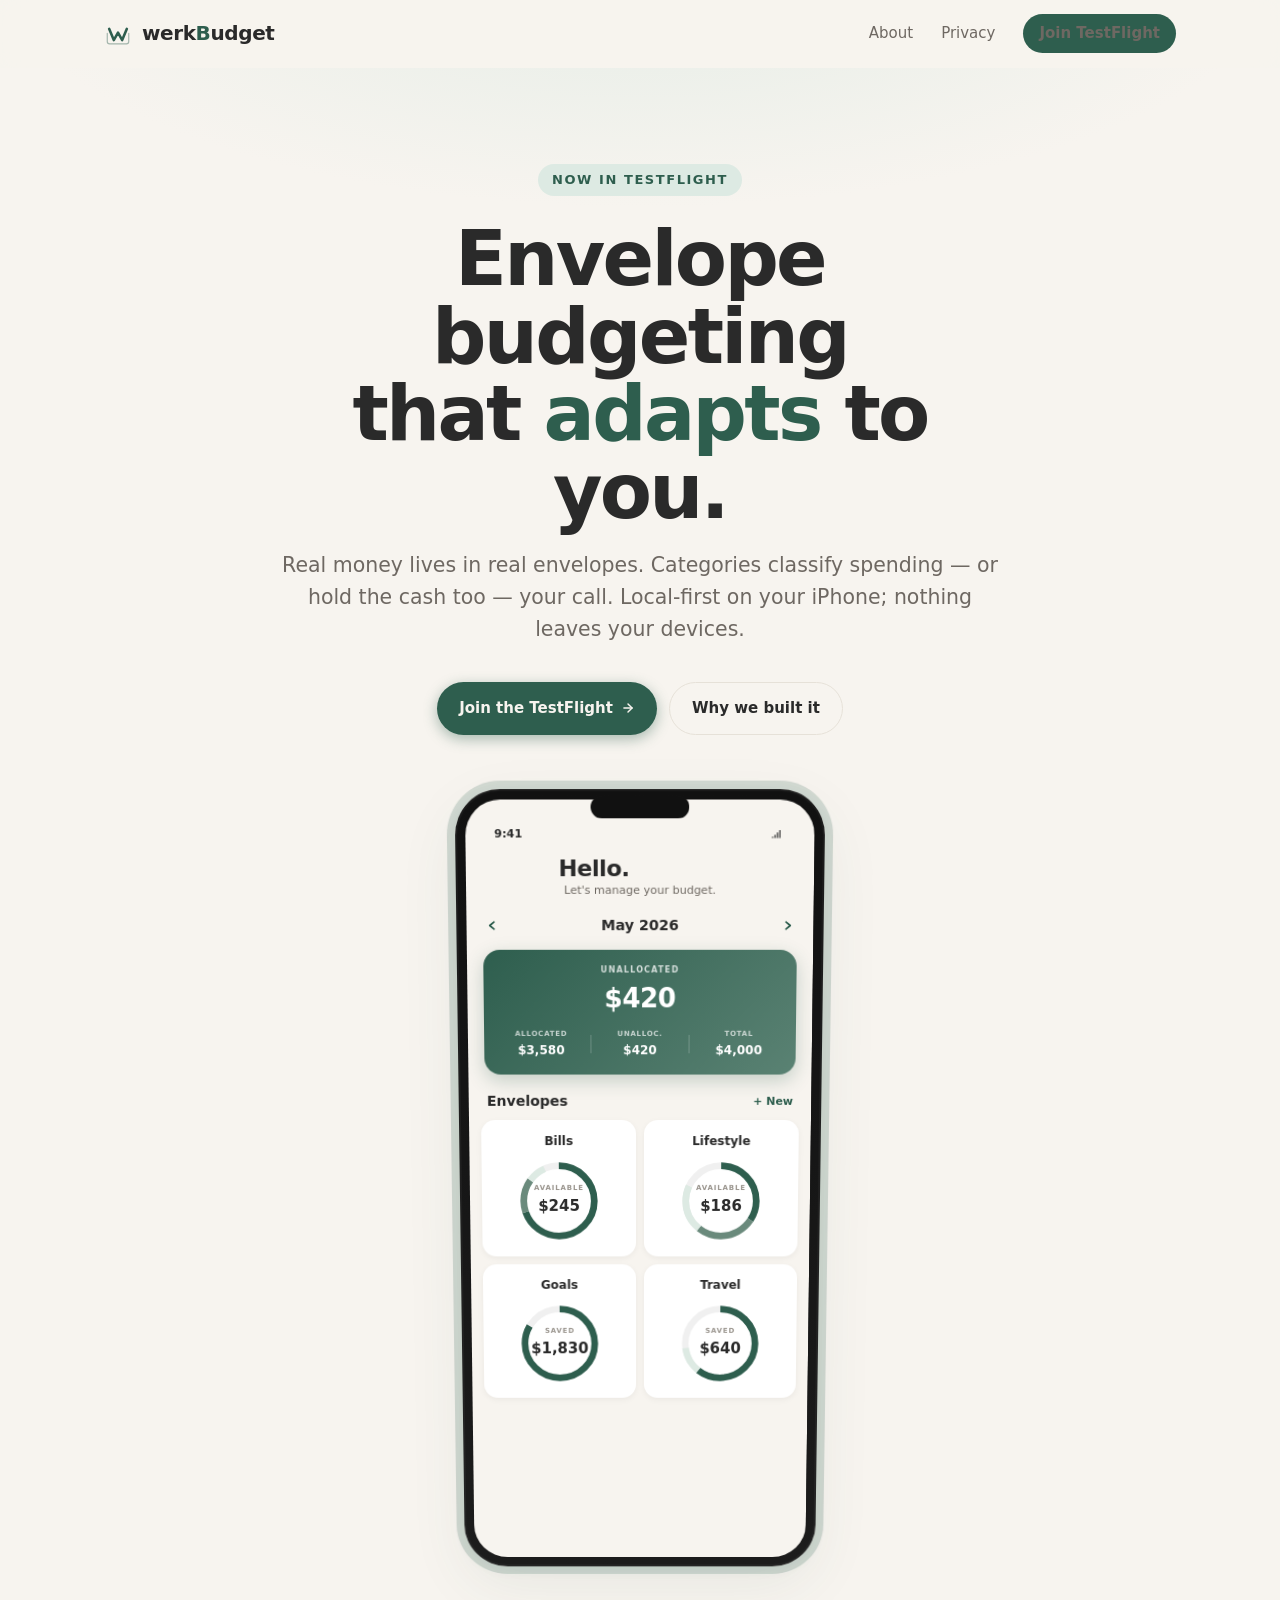
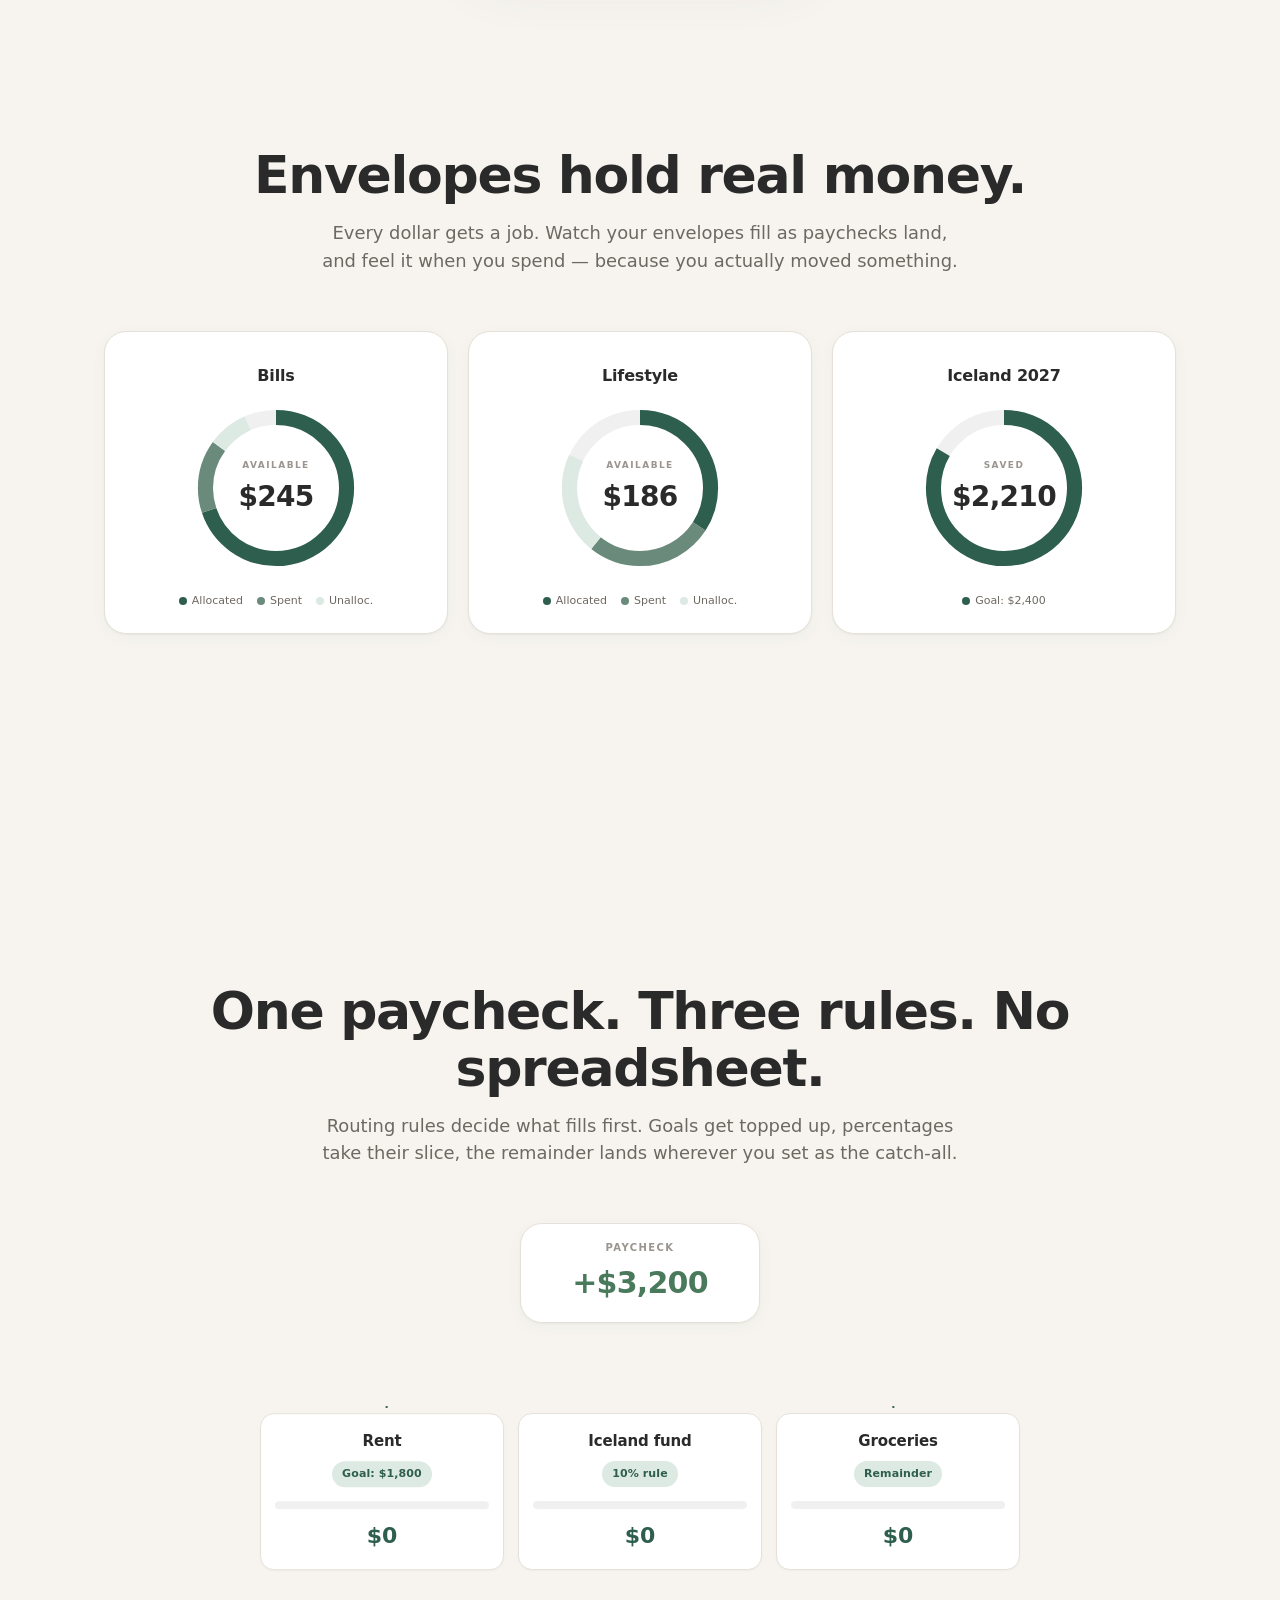
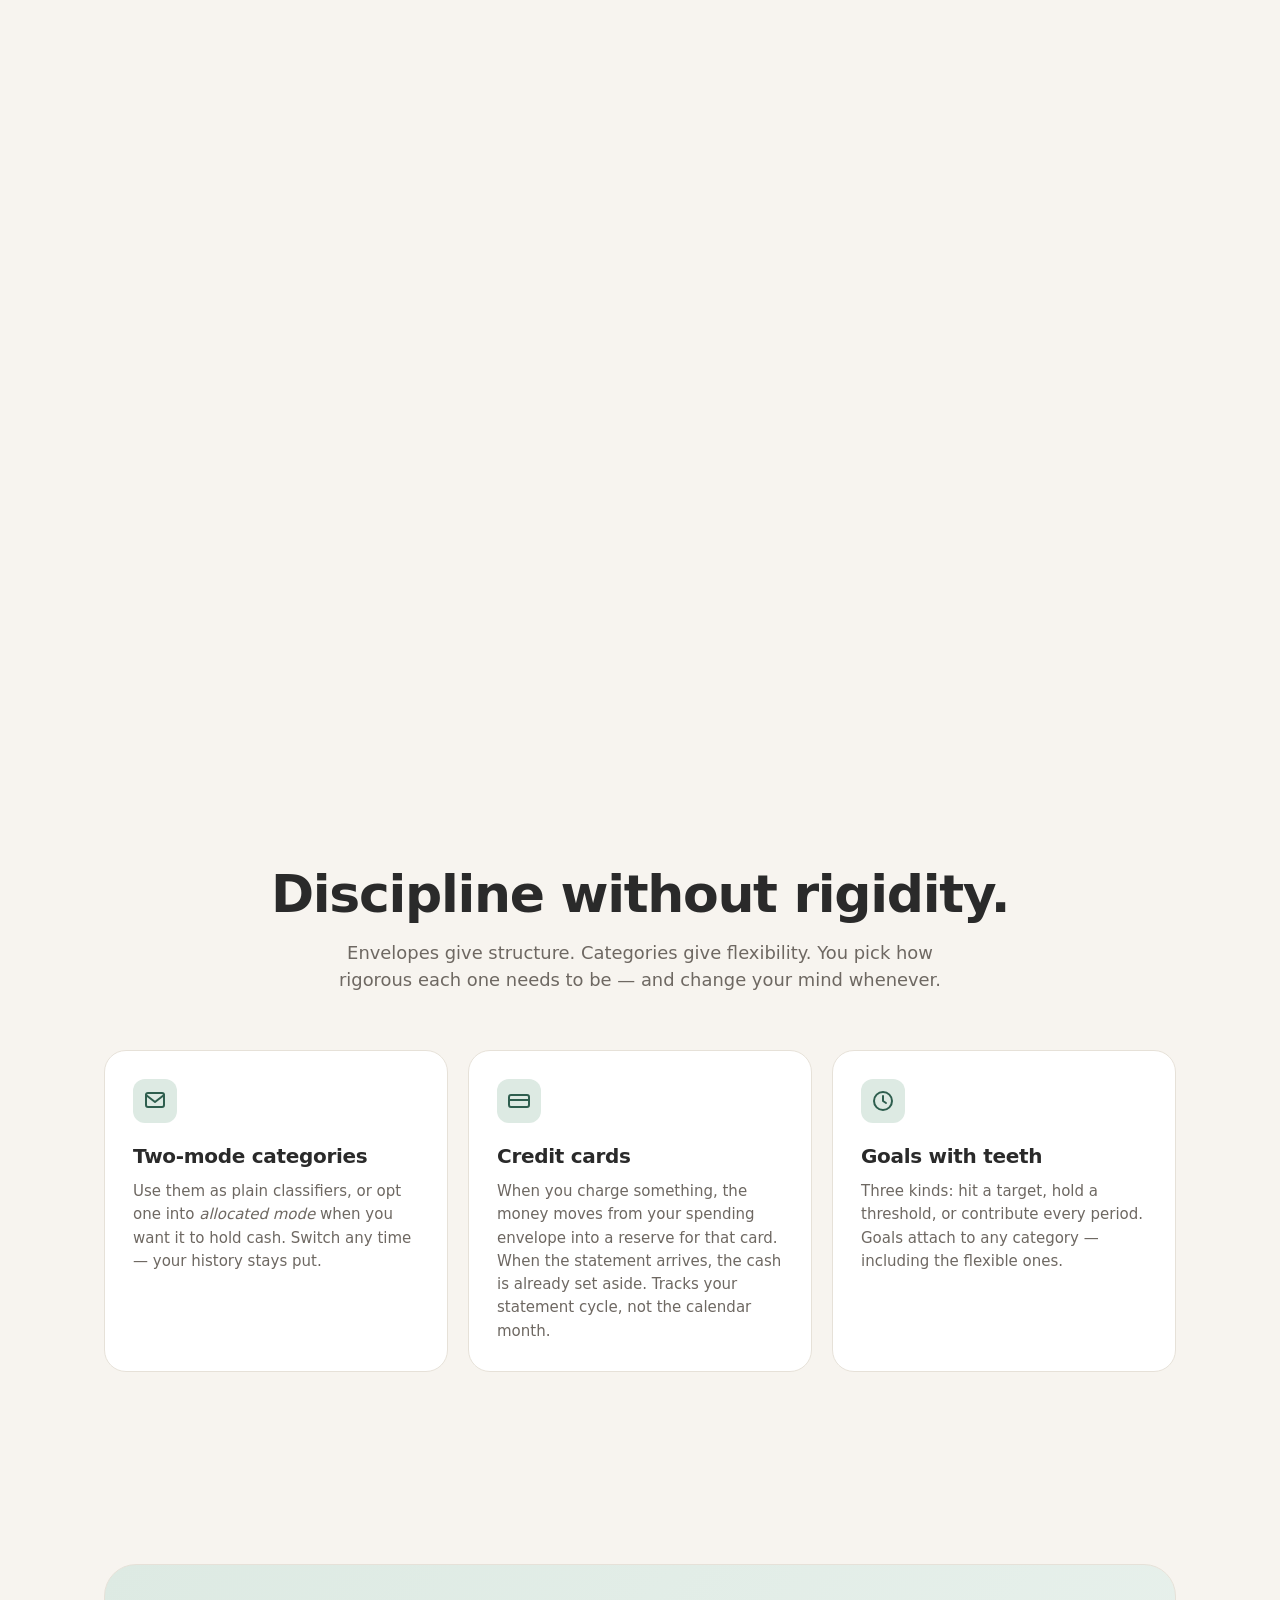
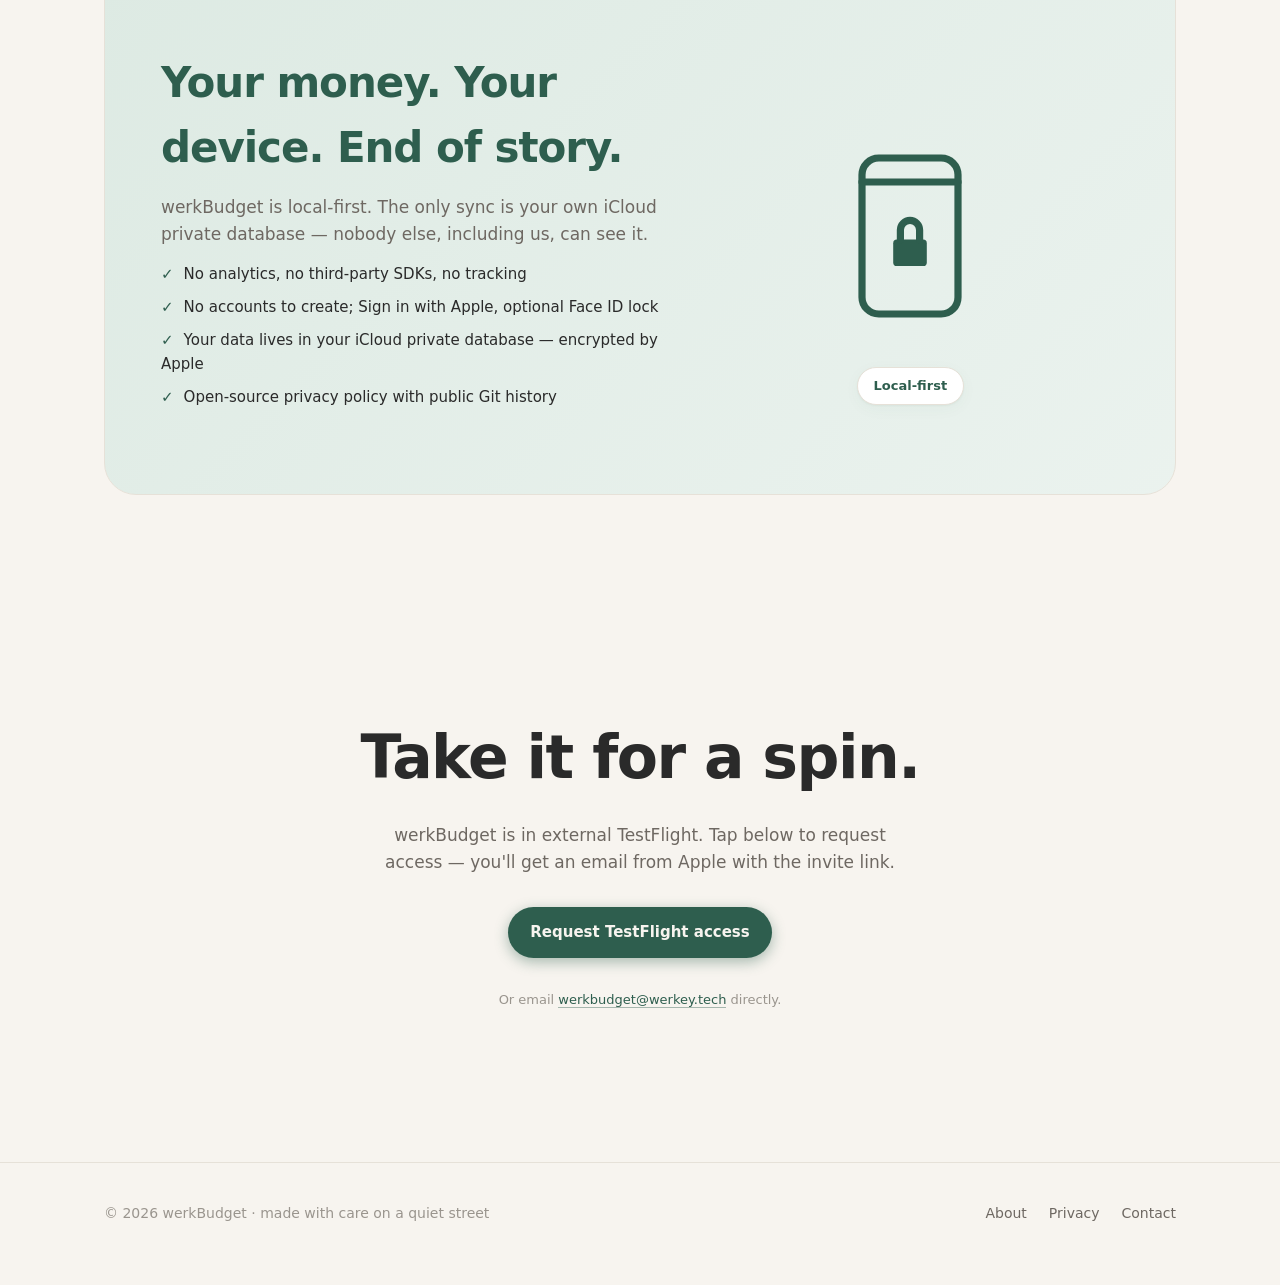
==== index.html @ eddf875f "Initial site: landing, about, privacy Plain HTML/CSS/JS, no build step. Targets werkbudget.werkey.te" ====
<!doctype html>
<html lang="en">
<head>
  <meta charset="utf-8">
  <meta name="viewport" content="width=device-width, initial-scale=1, viewport-fit=cover">
  <meta name="theme-color" content="#F7F4EF" media="(prefers-color-scheme: light)">
  <meta name="theme-color" content="#1A1D20" media="(prefers-color-scheme: dark)">
  <title>werkBudget — Envelope budgeting that adapts to you</title>
  <meta name="description" content="A local-first envelope budgeting app for iPhone. Real money in envelopes, categories that flex. Your data stays on your devices.">
  <link rel="icon" type="image/svg+xml" href="assets/favicon.svg">
  <link rel="apple-touch-icon" href="assets/favicon.svg">
  <link rel="canonical" href="https://werkbudget.werkey.tech/">
  <meta property="og:title" content="werkBudget — Envelope budgeting that adapts to you">
  <meta property="og:description" content="Real money in envelopes. Categories that flex. Local-first for iPhone.">
  <meta property="og:url" content="https://werkbudget.werkey.tech/">
  <meta property="og:type" content="website">
  <link rel="stylesheet" href="styles.css">
</head>
<body>

  <nav class="nav">
    <div class="nav-inner">
      <a class="brand" href="/">
        <svg class="mark" viewBox="0 0 120 120" aria-hidden="true">
          <path d="M14 57 V92 Q14 102 24 102 H96 Q106 102 106 92 V57" fill="none" stroke="currentColor" stroke-opacity="0.42" stroke-width="5" stroke-linecap="round" stroke-linejoin="round"/>
          <path d="M22 38 L42 86 L60 54 L78 86 L98 38" fill="none" stroke="currentColor" stroke-width="11" stroke-linecap="round" stroke-linejoin="round"/>
        </svg>
        <span>werk<span class="B">B</span>udget</span>
      </a>
      <div class="nav-links">
        <a href="about.html">About</a>
        <a href="privacy.html">Privacy</a>
        <a class="nav-cta" href="#testflight">Join TestFlight</a>
      </div>
    </div>
  </nav>

  <header class="hero">
    <div class="wrap hero-inner">
      <span class="eyebrow" data-fade>Now in TestFlight</span>
      <h1 data-fade data-fade-delay="1">Envelope budgeting<br>that <span class="accent">adapts</span> to you.</h1>
      <p class="lede" data-fade data-fade-delay="2">
        Real money lives in real envelopes. Categories classify spending — or hold the cash too — your call.
        Local-first on your iPhone; nothing leaves your devices.
      </p>
      <div class="cta-row" data-fade data-fade-delay="3">
        <a class="btn btn-primary" href="#testflight">
          Join the TestFlight
          <svg width="14" height="14" viewBox="0 0 24 24" fill="none" stroke="currentColor" stroke-width="2.5" stroke-linecap="round" stroke-linejoin="round"><path d="M5 12h14"/><path d="m12 5 7 7-7 7"/></svg>
        </a>
        <a class="btn btn-ghost" href="about.html">Why we built it</a>
      </div>

      <div class="device-stage" data-fade data-fade-delay="3" aria-hidden="true">
        <div class="device">
          <div class="device-notch"></div>
          <div class="device-screen">
            <div class="screen-top">
              <span>9:41</span>
              <span class="status">
                <svg viewBox="0 0 24 16" fill="currentColor"><path d="M1 14h2v-2H1zM5 14h2V9H5zM9 14h2V5H9zM13 14h2V1h-2z"/></svg>
              </span>
            </div>
            <div class="app-greeting">
              <h1>Hello.</h1>
              <p>Let's manage your budget.</p>
            </div>
            <div class="app-month">
              <div class="chev"><svg viewBox="0 0 16 16" fill="none" stroke="currentColor" stroke-width="2.5" stroke-linecap="round" stroke-linejoin="round"><path d="M10 3 4 8l6 5"/></svg></div>
              <div class="label">May 2026</div>
              <div class="chev"><svg viewBox="0 0 16 16" fill="none" stroke="currentColor" stroke-width="2.5" stroke-linecap="round" stroke-linejoin="round"><path d="M6 3l6 5-6 5"/></svg></div>
            </div>
            <div class="app-hero">
              <div class="cap">UNALLOCATED</div>
              <div class="big">$420</div>
              <div class="split">
                <div class="col"><span class="label">ALLOCATED</span><span class="val">$3,580</span></div>
                <div class="rule"></div>
                <div class="col"><span class="label">UNALLOC.</span><span class="val">$420</span></div>
                <div class="rule"></div>
                <div class="col"><span class="label">TOTAL</span><span class="val">$4,000</span></div>
              </div>
            </div>
            <div class="app-section-head">
              <h2>Envelopes</h2>
              <span class="new">+ New</span>
            </div>
            <div class="app-grid">
              <div class="app-card">
                <div class="name">Bills</div>
                <div class="ring-wrap">
                  <svg viewBox="0 0 100 100">
                    <circle cx="50" cy="50" r="42" fill="none" stroke="var(--track)" stroke-width="8"/>
                    <circle cx="50" cy="50" r="42" fill="none" stroke="var(--accent)"     stroke-width="8" stroke-dasharray="184 264" stroke-dashoffset="0"/>
                    <circle cx="50" cy="50" r="42" fill="none" stroke="var(--spend)"      stroke-width="8" stroke-dasharray="40 264"  stroke-dashoffset="-184"/>
                    <circle cx="50" cy="50" r="42" fill="none" stroke="var(--wash)"       stroke-width="8" stroke-dasharray="22 264"  stroke-dashoffset="-224"/>
                  </svg>
                  <div class="ring-center">
                    <span class="cap">AVAILABLE</span>
                    <span class="amt">$245</span>
                  </div>
                </div>
              </div>
              <div class="app-card">
                <div class="name">Lifestyle</div>
                <div class="ring-wrap">
                  <svg viewBox="0 0 100 100">
                    <circle cx="50" cy="50" r="42" fill="none" stroke="var(--track)" stroke-width="8"/>
                    <circle cx="50" cy="50" r="42" fill="none" stroke="var(--accent)"     stroke-width="8" stroke-dasharray="90 264"  stroke-dashoffset="0"/>
                    <circle cx="50" cy="50" r="42" fill="none" stroke="var(--spend)"      stroke-width="8" stroke-dasharray="70 264"  stroke-dashoffset="-90"/>
                    <circle cx="50" cy="50" r="42" fill="none" stroke="var(--wash)"       stroke-width="8" stroke-dasharray="56 264"  stroke-dashoffset="-160"/>
                  </svg>
                  <div class="ring-center">
                    <span class="cap">AVAILABLE</span>
                    <span class="amt">$186</span>
                  </div>
                </div>
              </div>
              <div class="app-card">
                <div class="name">Goals</div>
                <div class="ring-wrap">
                  <svg viewBox="0 0 100 100">
                    <circle cx="50" cy="50" r="42" fill="none" stroke="var(--track)" stroke-width="8"/>
                    <circle cx="50" cy="50" r="42" fill="none" stroke="var(--accent)"     stroke-width="8" stroke-dasharray="220 264" stroke-dashoffset="0"/>
                  </svg>
                  <div class="ring-center">
                    <span class="cap">SAVED</span>
                    <span class="amt">$1,830</span>
                  </div>
                </div>
              </div>
              <div class="app-card">
                <div class="name">Travel</div>
                <div class="ring-wrap">
                  <svg viewBox="0 0 100 100">
                    <circle cx="50" cy="50" r="42" fill="none" stroke="var(--track)" stroke-width="8"/>
                    <circle cx="50" cy="50" r="42" fill="none" stroke="var(--accent)"     stroke-width="8" stroke-dasharray="160 264" stroke-dashoffset="0"/>
                    <circle cx="50" cy="50" r="42" fill="none" stroke="var(--wash)"       stroke-width="8" stroke-dasharray="32 264"  stroke-dashoffset="-160"/>
                  </svg>
                  <div class="ring-center">
                    <span class="cap">SAVED</span>
                    <span class="amt">$640</span>
                  </div>
                </div>
              </div>
            </div>
          </div>
        </div>
      </div>
    </div>
  </header>

  <!-- ENVELOPES SECTION -->
  <section id="envelopes">
    <div class="wrap">
      <div class="section-head" data-fade>
        <h2>Envelopes hold real money.</h2>
        <p>Every dollar gets a job. Watch your envelopes fill as paychecks land, and feel it when you spend — because you actually moved something.</p>
      </div>
      <div class="envelopes">
        <div class="envelope" data-fade>
          <div class="name">Bills</div>
          <div class="ring-wrap">
            <svg viewBox="0 0 100 100">
              <circle cx="50" cy="50" r="42" fill="none" stroke="var(--track)" stroke-width="9"/>
              <circle class="ring-seg" cx="50" cy="50" r="42" fill="none" stroke="var(--accent)" stroke-width="9" stroke-dashoffset="0"   style="--seg: 184;"/>
              <circle class="ring-seg" cx="50" cy="50" r="42" fill="none" stroke="var(--spend)"  stroke-width="9" stroke-dashoffset="-184" style="--seg: 40;"/>
              <circle class="ring-seg" cx="50" cy="50" r="42" fill="none" stroke="var(--wash)"   stroke-width="9" stroke-dashoffset="-224" style="--seg: 22;"/>
            </svg>
            <div class="ring-center">
              <span class="cap">AVAILABLE</span>
              <span class="amt">$<span data-count="245">0</span></span>
            </div>
          </div>
          <div class="legend">
            <span class="item"><span class="dot" style="background: var(--accent);"></span>Allocated</span>
            <span class="item"><span class="dot" style="background: var(--spend);"></span>Spent</span>
            <span class="item"><span class="dot" style="background: var(--wash);"></span>Unalloc.</span>
          </div>
        </div>

        <div class="envelope" data-fade data-fade-delay="1">
          <div class="name">Lifestyle</div>
          <div class="ring-wrap">
            <svg viewBox="0 0 100 100">
              <circle cx="50" cy="50" r="42" fill="none" stroke="var(--track)" stroke-width="9"/>
              <circle class="ring-seg" cx="50" cy="50" r="42" fill="none" stroke="var(--accent)" stroke-width="9" stroke-dashoffset="0"   style="--seg: 90;"/>
              <circle class="ring-seg" cx="50" cy="50" r="42" fill="none" stroke="var(--spend)"  stroke-width="9" stroke-dashoffset="-90"  style="--seg: 70;"/>
              <circle class="ring-seg" cx="50" cy="50" r="42" fill="none" stroke="var(--wash)"   stroke-width="9" stroke-dashoffset="-160" style="--seg: 56;"/>
            </svg>
            <div class="ring-center">
              <span class="cap">AVAILABLE</span>
              <span class="amt">$<span data-count="186">0</span></span>
            </div>
          </div>
          <div class="legend">
            <span class="item"><span class="dot" style="background: var(--accent);"></span>Allocated</span>
            <span class="item"><span class="dot" style="background: var(--spend);"></span>Spent</span>
            <span class="item"><span class="dot" style="background: var(--wash);"></span>Unalloc.</span>
          </div>
        </div>

        <div class="envelope" data-fade data-fade-delay="2">
          <div class="name">Iceland 2027</div>
          <div class="ring-wrap">
            <svg viewBox="0 0 100 100">
              <circle cx="50" cy="50" r="42" fill="none" stroke="var(--track)" stroke-width="9"/>
              <circle class="ring-seg" cx="50" cy="50" r="42" fill="none" stroke="var(--accent)" stroke-width="9" stroke-dashoffset="0" style="--seg: 220;"/>
            </svg>
            <div class="ring-center">
              <span class="cap">SAVED</span>
              <span class="amt">$<span data-count="2210">0</span></span>
            </div>
          </div>
          <div class="legend">
            <span class="item"><span class="dot" style="background: var(--accent);"></span>Goal: $2,400</span>
          </div>
        </div>
      </div>
    </div>
  </section>

  <!-- SCRUBBED FLOW SCENE -->
  <section class="flow-scene" data-scrub data-paycheck-flow aria-label="How a paycheck routes into envelopes">
    <div class="flow-sticky">
      <div class="wrap" style="text-align:center;">
        <div class="section-head">
          <h2>One paycheck. Three rules. No spreadsheet.</h2>
          <p>Routing rules decide what fills first. Goals get topped up, percentages take their slice, the remainder lands wherever you set as the catch-all.</p>
        </div>
        <div class="flow-canvas">
          <div class="pay-card">
            <div class="cap">PAYCHECK</div>
            <div class="amt" data-pay-amt>+$3,200</div>
          </div>
          <svg class="flow-paths" viewBox="0 0 600 80" preserveAspectRatio="none" aria-hidden="true">
            <path pathLength="100" d="M300 0 C 300 50, 100 30, 100 80" data-stream-path="0"/>
            <path pathLength="100" d="M300 0 V 80" data-stream-path="1"/>
            <path pathLength="100" d="M300 0 C 300 50, 500 30, 500 80" data-stream-path="2"/>
          </svg>
          <div class="targets">
            <div class="target" data-target="0">
              <div class="name">Rent</div>
              <span class="rule">Goal: $1,800</span>
              <div class="bar"><div class="bar-fill"></div></div>
              <div class="filled-amt" data-fill-amt="0">$0</div>
            </div>
            <div class="target" data-target="1">
              <div class="name">Iceland fund</div>
              <span class="rule">10% rule</span>
              <div class="bar"><div class="bar-fill"></div></div>
              <div class="filled-amt" data-fill-amt="1">$0</div>
            </div>
            <div class="target" data-target="2">
              <div class="name">Groceries</div>
              <span class="rule">Remainder</span>
              <div class="bar"><div class="bar-fill"></div></div>
              <div class="filled-amt" data-fill-amt="2">$0</div>
            </div>
          </div>
        </div>
      </div>
    </div>
  </section>

  <!-- FEATURE GRID: categories, credit cards, AI -->
  <section>
    <div class="wrap">
      <div class="section-head" data-fade>
        <h2>Discipline without rigidity.</h2>
        <p>Envelopes give structure. Categories give flexibility. You pick how rigorous each one needs to be — and change your mind whenever.</p>
      </div>
      <div class="features">
        <div class="feature" data-fade>
          <div class="icon">
            <svg width="24" height="24" viewBox="0 0 24 24" fill="none" stroke="currentColor" stroke-width="2" stroke-linecap="round" stroke-linejoin="round"><rect x="3" y="4" width="18" height="14" rx="2"/><path d="m3 6 9 7 9-7"/></svg>
          </div>
          <h3>Two-mode categories</h3>
          <p>Use them as plain classifiers, or opt one into <em>allocated mode</em> when you want it to hold cash. Switch any time — your history stays put.</p>
        </div>
        <div class="feature" data-fade data-fade-delay="1">
          <div class="icon">
            <svg width="24" height="24" viewBox="0 0 24 24" fill="none" stroke="currentColor" stroke-width="2" stroke-linecap="round" stroke-linejoin="round"><rect x="2" y="6" width="20" height="12" rx="2"/><path d="M2 11h20"/></svg>
          </div>
          <h3>Credit cards</h3>
          <p>When you charge something, the money moves from your spending envelope into a reserve for that card. When the statement arrives, the cash is already set aside. Tracks your statement cycle, not the calendar month.</p>
        </div>
        <div class="feature" data-fade data-fade-delay="2">
          <div class="icon">
            <svg width="24" height="24" viewBox="0 0 24 24" fill="none" stroke="currentColor" stroke-width="2" stroke-linecap="round" stroke-linejoin="round"><circle cx="12" cy="12" r="9"/><path d="M12 7v5l3 2"/></svg>
          </div>
          <h3>Goals with teeth</h3>
          <p>Three kinds: hit a target, hold a threshold, or contribute every period. Goals attach to any category — including the flexible ones.</p>
        </div>
      </div>
    </div>
  </section>

  <!-- PRIVACY / ON-DEVICE -->
  <section>
    <div class="wrap">
      <div class="privacy-callout" data-fade>
        <div>
          <h2>Your money. Your device. End of story.</h2>
          <p>werkBudget is local-first. The only sync is your own iCloud private database — nobody else, including us, can see it.</p>
          <ul>
            <li>No analytics, no third-party SDKs, no tracking</li>
            <li>No accounts to create; Sign in with Apple, optional Face ID lock</li>
            <li>Your data lives in your iCloud private database — encrypted by Apple</li>
            <li>Open-source privacy policy with public Git history</li>
          </ul>
        </div>
        <div class="cloud-cross" aria-hidden="true">
          <svg viewBox="0 0 200 200" fill="none" stroke="currentColor" stroke-width="6" stroke-linecap="round" stroke-linejoin="round">
            <!-- phone -->
            <rect x="60" y="40" width="80" height="130" rx="14" />
            <line x1="60" y1="60" x2="140" y2="60" />
            <!-- lock body -->
            <rect x="86" y="108" width="28" height="22" rx="3" fill="currentColor" stroke="none" />
            <!-- lock shackle -->
            <path d="M92 108 V100 a8 8 0 0 1 16 0 V108" />
          </svg>
          <span class="badge">Local-first</span>
        </div>
      </div>
    </div>
  </section>

  <!-- FINAL CTA -->
  <section id="testflight" class="final-cta">
    <div class="wrap-narrow">
      <h2 data-fade>Take it for a spin.</h2>
      <p data-fade data-fade-delay="1">werkBudget is in external TestFlight. Tap below to request access — you'll get an email from Apple with the invite link.</p>
      <a class="btn btn-primary beat" data-fade data-fade-delay="2" href="mailto:werkbudget@werkey.tech?subject=TestFlight%20request">
        Request TestFlight access
      </a>
      <p style="margin-top: 32px; font-size: 13px; color: var(--text-3);" data-fade data-fade-delay="3">
        Or email <a href="mailto:werkbudget@werkey.tech" style="color: var(--accent); border-bottom: 1px solid color-mix(in srgb, var(--accent) 40%, transparent);">werkbudget@werkey.tech</a> directly.
      </p>
    </div>
  </section>

  <footer>
    <div class="wrap foot-inner">
      <div>© <span id="year">2026</span> werkBudget · made with care on a quiet street</div>
      <div class="foot-links">
        <a href="about.html">About</a>
        <a href="privacy.html">Privacy</a>
        <a href="mailto:werkbudget@werkey.tech">Contact</a>
      </div>
    </div>
  </footer>

  <script>document.getElementById('year').textContent = new Date().getFullYear();</script>
  <script src="app.js?v=2" defer></script>
</body>
</html>
---- styles.css ----
/* ---------- tokens ---------- */
:root {
  --bg:        #F7F4EF;
  --surface:   #FFFFFF;
  --border:    #E6E1D8;
  --text:      #2A2A2A;
  --text-2:    #6E6862;
  --text-3:    #9A958E;
  --accent:    #2E5E4E;
  --accent-2:  #5A8273;
  --wash:      #DDEAE3;
  --income:    #4A7A5C;
  --warning:   #C68A3F;
  --spend:     #6A8A7C;   /* AppColor.spendNeutral */
  --track:     rgba(0,0,0,0.06);

  --r-sm: 8px;
  --r-md: 14px;
  --r-lg: 22px;
  --r-xl: 32px;

  --shadow-1: 0 1px 2px rgba(46,94,78,.05), 0 4px 16px rgba(46,94,78,.04);
  --shadow-2: 0 4px 12px rgba(46,94,78,.07), 0 20px 60px rgba(46,94,78,.08);

  --ease: cubic-bezier(.2,.7,.2,1);

  --font-display: ui-rounded, -apple-system, "SF Pro Rounded", system-ui, "Segoe UI", Roboto, sans-serif;
  --font-text:    -apple-system, BlinkMacSystemFont, "SF Pro Text", system-ui, "Segoe UI", Roboto, sans-serif;
  --font-mono:    ui-monospace, "SF Mono", Menlo, Consolas, monospace;
}

@media (prefers-color-scheme: dark) {
  :root {
    --bg:       #1A1D20;
    --surface:  #252830;
    --border:   #46494F;
    --text:     #E6E2DC;
    --text-2:   #9A958E;
    --text-3:   #827B72;
    --accent:   #4A8270;
    --accent-2: #6A9986;
    --wash:     #3D5F55;
    --income:   #6FA084;
    --warning:  #D9A560;
    --spend:    #82AC9B;
    --track:    rgba(255,255,255,0.08);
    --shadow-1: 0 1px 2px rgba(0,0,0,.3), 0 4px 16px rgba(0,0,0,.2);
    --shadow-2: 0 4px 12px rgba(0,0,0,.35), 0 20px 60px rgba(0,0,0,.35);
  }
}

/* ---------- reset ---------- */
*,*::before,*::after { box-sizing: border-box; }
html, body { margin: 0; padding: 0; }
html { scroll-behavior: smooth; }
body {
  background: var(--bg);
  color: var(--text);
  font-family: var(--font-text);
  font-size: 17px;
  line-height: 1.55;
  -webkit-font-smoothing: antialiased;
  text-rendering: optimizeLegibility;
  overflow-x: hidden;
}
a { color: inherit; text-decoration: none; }
img, svg { display: block; max-width: 100%; }
button { font: inherit; cursor: pointer; }

::selection { background: var(--wash); color: var(--text); }

/* ---------- layout ---------- */
.wrap { max-width: 1120px; margin: 0 auto; padding: 0 24px; }
.wrap-narrow { max-width: 720px; margin: 0 auto; padding: 0 24px; }

/* ---------- nav ---------- */
.nav {
  position: sticky;
  top: 0;
  z-index: 50;
  backdrop-filter: saturate(160%) blur(14px);
  -webkit-backdrop-filter: saturate(160%) blur(14px);
  background: color-mix(in srgb, var(--bg) 78%, transparent);
  border-bottom: 1px solid transparent;
  transition: border-color .3s var(--ease), background .3s var(--ease);
}
.nav.scrolled { border-bottom-color: var(--border); }
.nav-inner {
  display: flex;
  align-items: center;
  justify-content: space-between;
  padding: 14px 24px;
  max-width: 1120px;
  margin: 0 auto;
}
.brand {
  display: inline-flex;
  align-items: center;
  gap: 10px;
  color: var(--text);
  font-family: var(--font-display);
  font-weight: 800;
  font-size: 20px;
  letter-spacing: -0.02em;
}
.brand .mark { width: 28px; height: 28px; color: var(--accent); }
.brand .B { color: var(--accent); }
.nav-links { display: flex; gap: 28px; align-items: center; }
.nav-links a {
  font-size: 15px;
  color: var(--text-2);
  transition: color .2s var(--ease);
}
.nav-links a:hover { color: var(--text); }
.nav-cta {
  background: var(--accent);
  color: var(--bg);
  padding: 8px 16px;
  border-radius: 999px;
  font-weight: 600;
  font-size: 14px;
  transition: transform .2s var(--ease), filter .2s var(--ease);
}
.nav-cta:hover { transform: translateY(-1px); filter: brightness(1.05); }
@media (max-width: 640px) {
  .nav-links a:not(.nav-cta) { display: none; }
}

/* ---------- hero ---------- */
.hero {
  position: relative;
  padding: 96px 0 64px;
  overflow: hidden;
}
.hero::before {
  content: "";
  position: absolute;
  inset: -20% -10% auto -10%;
  height: 700px;
  background: radial-gradient(60% 50% at 50% 30%, color-mix(in srgb, var(--wash) 70%, transparent), transparent 70%);
  pointer-events: none;
  z-index: 0;
}
.hero-inner { position: relative; z-index: 1; text-align: center; }
.eyebrow {
  display: inline-block;
  font-family: var(--font-display);
  font-weight: 600;
  font-size: 13px;
  letter-spacing: 0.12em;
  text-transform: uppercase;
  color: var(--accent);
  background: var(--wash);
  padding: 6px 14px;
  border-radius: 999px;
  margin-bottom: 24px;
}
.hero h1 {
  font-family: var(--font-display);
  font-weight: 800;
  font-size: clamp(40px, 7vw, 76px);
  line-height: 1.02;
  letter-spacing: -0.035em;
  margin: 0 auto 20px;
  max-width: 14ch;
}
.hero h1 .accent { color: var(--accent); }
.hero p.lede {
  font-size: clamp(17px, 1.6vw, 21px);
  color: var(--text-2);
  max-width: 56ch;
  margin: 0 auto 36px;
}
.cta-row {
  display: inline-flex;
  gap: 12px;
  flex-wrap: wrap;
  justify-content: center;
}
.btn {
  display: inline-flex;
  align-items: center;
  gap: 8px;
  padding: 14px 22px;
  border-radius: 999px;
  font-weight: 600;
  font-size: 15px;
  transition: transform .2s var(--ease), filter .2s var(--ease), box-shadow .2s var(--ease);
}
.btn-primary {
  background: var(--accent);
  color: var(--bg);
  box-shadow: 0 4px 14px color-mix(in srgb, var(--accent) 40%, transparent);
}
.btn-primary:hover { transform: translateY(-1px); filter: brightness(1.05); box-shadow: 0 8px 22px color-mix(in srgb, var(--accent) 50%, transparent); }
.btn-ghost {
  color: var(--text);
  border: 1px solid var(--border);
  background: transparent;
}
.btn-ghost:hover { background: var(--surface); }

/* ---------- hero device ---------- */
.device-stage {
  position: relative;
  margin: 72px auto 0;
  width: min(360px, 80vw);
  perspective: 1400px;
}
.device {
  position: relative;
  aspect-ratio: 9 / 19.5;
  background: linear-gradient(180deg, #111 0%, #1c1c1c 100%);
  border-radius: 44px;
  padding: 10px;
  box-shadow:
    var(--shadow-2),
    0 0 0 2px rgba(255,255,255,.04) inset,
    0 0 0 8px color-mix(in srgb, var(--accent) 18%, transparent);
  transform-style: preserve-3d;
  transform: rotateX(calc(var(--tilt-x, 0) * 1deg)) rotateY(calc(var(--tilt-y, 0) * 1deg)) translateY(calc(var(--lift, 0) * 1px));
  transition: transform .15s var(--ease);
}
.device-screen {
  position: relative;
  width: 100%;
  height: 100%;
  border-radius: 34px;
  background: var(--bg);
  overflow: hidden;
  display: flex;
  flex-direction: column;
}
.device-notch {
  position: absolute;
  top: 6px;
  left: 50%;
  transform: translateX(-50%);
  width: 96px;
  height: 22px;
  border-radius: 999px;
  background: #111;
  z-index: 3;
}
/* iOS status bar */
.screen-top {
  padding: 24px 28px 0;
  display: flex;
  justify-content: space-between;
  align-items: center;
  font-size: 11px;
  color: var(--text);
  font-weight: 600;
}
.screen-top .status { display: inline-flex; gap: 3px; align-items: center; }
.screen-top .status svg { width: 14px; height: 14px; }

/* --- werkBudget dashboard look --- */
.app-greeting {
  padding: 14px 18px 4px;
}
.app-greeting h1 {
  font-family: var(--font-display);
  font-weight: 700;
  font-size: 22px;
  letter-spacing: -0.02em;
  color: var(--text);
  margin: 0;
}
.app-greeting p {
  font-size: 11px;
  color: var(--text-2);
  margin: 1px 0 0;
}

.app-month {
  display: flex;
  align-items: center;
  justify-content: space-between;
  padding: 10px 14px 12px;
}
.app-month .label {
  font-family: var(--font-display);
  font-weight: 600;
  font-size: 14px;
  color: var(--text);
}
.app-month .chev {
  color: var(--accent);
  width: 22px; height: 22px;
  display: grid; place-items: center;
}
.app-month .chev svg { width: 11px; height: 11px; }

.app-hero {
  margin: 0 16px 12px;
  padding: 14px 16px;
  border-radius: 16px;
  background: linear-gradient(135deg, var(--accent), var(--accent-2));
  color: #fff;
  box-shadow: 0 6px 18px color-mix(in srgb, var(--accent) 25%, transparent);
}
.app-hero .cap {
  font-size: 8px;
  letter-spacing: 0.14em;
  color: rgba(255,255,255,0.78);
  font-weight: 600;
}
.app-hero .big {
  font-family: var(--font-display);
  font-weight: 800;
  font-size: 26px;
  letter-spacing: -0.02em;
  font-variant-numeric: tabular-nums;
  margin-top: 1px;
}
.app-hero .split {
  display: grid;
  grid-template-columns: 1fr 1px 1fr 1px 1fr;
  gap: 8px;
  margin-top: 10px;
  align-items: center;
}
.app-hero .split .col { display: flex; flex-direction: column; gap: 1px; }
.app-hero .split .label {
  font-size: 7px;
  letter-spacing: 0.1em;
  color: rgba(255,255,255,0.7);
  font-weight: 600;
}
.app-hero .split .val {
  font-family: var(--font-display);
  font-weight: 600;
  font-size: 12px;
  font-variant-numeric: tabular-nums;
}
.app-hero .rule {
  background: rgba(255,255,255,0.22);
  width: 1px;
  height: 18px;
  justify-self: center;
}

.app-section-head {
  display: flex; justify-content: space-between; align-items: center;
  padding: 4px 18px 8px;
}
.app-section-head h2 {
  font-family: var(--font-display);
  font-weight: 600;
  font-size: 14px;
  margin: 0;
  color: var(--text);
}
.app-section-head .new {
  display: inline-flex; align-items: center; gap: 3px;
  color: var(--accent);
  font-size: 11px;
  font-weight: 600;
}

.app-grid {
  display: grid;
  grid-template-columns: 1fr 1fr;
  gap: 8px;
  padding: 0 12px 14px;
}

.app-card {
  background: var(--surface);
  border-radius: 14px;
  padding: 12px 8px 14px;
  display: flex;
  flex-direction: column;
  align-items: center;
  gap: 8px;
  box-shadow: 0 2px 6px rgba(0,0,0,0.05);
}
.app-card .name {
  font-family: var(--font-display);
  font-weight: 600;
  font-size: 12px;
  color: var(--text);
}
.ring-wrap {
  position: relative;
  display: grid;
  place-items: center;
}
.ring-wrap svg { transform: rotate(-90deg); }
.ring-center {
  position: absolute;
  inset: 0;
  display: flex;
  flex-direction: column;
  align-items: center;
  justify-content: center;
  text-align: center;
}
.app-card .ring-wrap { width: 84px; height: 84px; }
.app-card .ring-center .cap {
  font-size: 7px;
  letter-spacing: 0.12em;
  color: var(--text-3);
  font-weight: 600;
}
.app-card .ring-center .amt {
  font-family: var(--font-display);
  font-weight: 800;
  font-size: 15px;
  color: var(--text);
  font-variant-numeric: tabular-nums;
  margin-top: 1px;
}

/* ---------- sections ---------- */
section { position: relative; padding: 96px 0; }
.section-head { text-align: center; margin-bottom: 56px; }
.section-head h2 {
  font-family: var(--font-display);
  font-weight: 800;
  font-size: clamp(32px, 4.5vw, 52px);
  line-height: 1.08;
  letter-spacing: -0.025em;
  margin: 0 0 16px;
}
.section-head p {
  color: var(--text-2);
  font-size: clamp(16px, 1.4vw, 19px);
  max-width: 56ch;
  margin: 0 auto;
}

/* fade-in on view */
[data-fade] {
  opacity: 0;
  transform: translateY(28px);
  transition: opacity .9s var(--ease), transform .9s var(--ease);
}
[data-fade].in-view { opacity: 1; transform: none; }
[data-fade-delay="1"].in-view { transition-delay: .08s; }
[data-fade-delay="2"].in-view { transition-delay: .16s; }
[data-fade-delay="3"].in-view { transition-delay: .24s; }

/* ---------- envelope cards on landing — full-size ring style ---------- */
.envelopes {
  display: grid;
  grid-template-columns: repeat(3, 1fr);
  gap: 20px;
}
@media (max-width: 720px) { .envelopes { grid-template-columns: 1fr; } }

.envelope {
  background: var(--surface);
  border: 1px solid var(--border);
  border-radius: var(--r-lg);
  padding: 32px 24px 24px;
  display: flex;
  flex-direction: column;
  align-items: center;
  gap: 16px;
  box-shadow: var(--shadow-1);
  transition: transform .4s var(--ease), box-shadow .4s var(--ease);
}
.envelope:hover { transform: translateY(-3px); box-shadow: var(--shadow-2); }
.envelope .name {
  font-family: var(--font-display);
  font-weight: 600;
  font-size: 16px;
  color: var(--text);
  letter-spacing: -0.01em;
}
.envelope .ring-wrap { width: 168px; height: 168px; }
.envelope .ring-center .cap {
  font-size: 9px;
  letter-spacing: 0.16em;
  color: var(--text-3);
  font-weight: 600;
}
.envelope .ring-center .amt {
  font-family: var(--font-display);
  font-weight: 800;
  font-size: 28px;
  letter-spacing: -0.025em;
  color: var(--text);
  font-variant-numeric: tabular-nums;
  margin-top: 2px;
}
.envelope .legend {
  display: flex;
  gap: 14px;
  flex-wrap: wrap;
  justify-content: center;
  font-size: 11px;
  color: var(--text-2);
  margin-top: 4px;
}
.envelope .legend .item { display: inline-flex; align-items: center; gap: 5px; }
.envelope .legend .dot { width: 8px; height: 8px; border-radius: 999px; }

/* ring animation: draws dasharray length from 0 on view */
.ring-seg {
  stroke-dasharray: 0 264;
  transition: stroke-dasharray 1.2s var(--ease);
}
.in-view .ring-seg,
[data-fade].in-view .ring-seg,
.in-view.ring-wrap .ring-seg {
  stroke-dasharray: var(--seg, 0) 264;
}
.envelope.in-view .ring-seg { stroke-dasharray: var(--seg, 0) 264; }

/* ---------- feature grid ---------- */
.features {
  display: grid;
  grid-template-columns: repeat(3, 1fr);
  gap: 20px;
}
@media (max-width: 900px) { .features { grid-template-columns: 1fr; } }

.feature {
  background: var(--surface);
  border: 1px solid var(--border);
  border-radius: var(--r-lg);
  padding: 28px;
  transition: transform .4s var(--ease), box-shadow .4s var(--ease);
}
.feature:hover { transform: translateY(-2px); box-shadow: var(--shadow-1); }
.feature .icon {
  width: 44px; height: 44px;
  border-radius: 12px;
  background: var(--wash);
  color: var(--accent);
  display: inline-flex; align-items: center; justify-content: center;
  margin-bottom: 18px;
}
.feature h3 {
  font-family: var(--font-display);
  font-weight: 700;
  font-size: 20px;
  letter-spacing: -0.015em;
  margin: 0 0 8px;
}
.feature p { margin: 0; color: var(--text-2); font-size: 15px; }

/* ---------- scrubbed flow scene ---------- */
.flow-scene {
  position: relative;
  height: 360vh;
}
.flow-sticky {
  position: sticky;
  top: 0;
  height: 100vh;
  display: flex;
  align-items: center;
  justify-content: center;
  overflow: hidden;
}

.flow-canvas {
  width: min(760px, 92vw);
  display: flex;
  flex-direction: column;
  align-items: stretch;
  margin: 0 auto;
}

.pay-card {
  align-self: center;
  background: var(--surface);
  border: 1px solid var(--border);
  border-radius: var(--r-lg);
  padding: 16px 28px;
  box-shadow: var(--shadow-1);
  text-align: center;
  min-width: 240px;
}
.pay-card .cap {
  font-size: 10px;
  letter-spacing: 0.14em;
  font-weight: 700;
  color: var(--text-3);
}
.pay-card .amt {
  font-family: var(--font-display);
  font-weight: 800;
  font-size: 30px;
  letter-spacing: -0.025em;
  color: var(--income);
  font-variant-numeric: tabular-nums;
  margin-top: 4px;
  transition: color .25s var(--ease);
}
.pay-card.spent .amt { color: var(--text-3); }

.flow-paths {
  width: 100%;
  height: 80px;
  margin: 4px 0 6px;
  overflow: visible;
}
.flow-paths path {
  fill: none;
  stroke: var(--accent);
  stroke-width: 2;
  stroke-linecap: round;
  stroke-dasharray: 100 100;
  stroke-dashoffset: calc((1 - var(--local, 0)) * 100);
  transition: stroke-dashoffset .15s linear;
}

.targets {
  display: grid;
  grid-template-columns: repeat(3, 1fr);
  gap: 14px;
}
.target {
  background: var(--surface);
  border: 1px solid var(--border);
  border-radius: var(--r-md);
  padding: 16px 14px;
  text-align: center;
  opacity: clamp(0, calc(var(--local, 0) * 3), 1);
  transform: translateY(calc((1 - clamp(0, calc(var(--local, 0) * 3), 1)) * 10px));
  transition: opacity .15s linear, transform .15s linear, box-shadow .35s var(--ease), border-color .35s var(--ease);
  box-shadow: 0 1px 2px rgba(0,0,0,0.03);
}
.target.lit {
  border-color: color-mix(in srgb, var(--accent) 40%, var(--border));
  box-shadow: 0 6px 22px color-mix(in srgb, var(--accent) 18%, transparent);
}
.target .name {
  font-family: var(--font-display);
  font-weight: 700;
  font-size: 15px;
  color: var(--text);
  letter-spacing: -0.01em;
}
.target .rule {
  display: inline-block;
  margin-top: 8px;
  font-size: 11px;
  font-weight: 600;
  padding: 4px 10px;
  border-radius: 999px;
  background: var(--wash);
  color: var(--accent);
  letter-spacing: 0.01em;
}
.target .bar {
  height: 8px;
  border-radius: 999px;
  background: var(--track);
  margin: 14px 0 10px;
  overflow: hidden;
}
.target .bar-fill {
  height: 100%;
  width: calc(var(--local, 0) * 100%);
  background: linear-gradient(90deg, var(--accent), var(--accent-2));
  border-radius: 999px;
  transition: width .15s linear;
}
.target .filled-amt {
  font-family: var(--font-display);
  font-weight: 800;
  font-size: 22px;
  color: var(--accent);
  font-variant-numeric: tabular-nums;
}

@media (max-width: 720px) {
  .flow-scene { height: 320vh; }
  .flow-paths { display: none; }
  .targets { grid-template-columns: 1fr; gap: 10px; }
  .pay-card { margin-bottom: 16px; }
}

/* ---------- "your data" privacy callout ---------- */
.privacy-callout {
  background: linear-gradient(135deg, var(--wash), color-mix(in srgb, var(--wash) 60%, var(--surface)));
  border: 1px solid var(--border);
  border-radius: var(--r-xl);
  padding: 56px;
  display: grid;
  grid-template-columns: 1.2fr 1fr;
  gap: 40px;
  align-items: center;
}
@media (max-width: 800px) { .privacy-callout { grid-template-columns: 1fr; padding: 32px; } }
.privacy-callout h2 {
  font-family: var(--font-display);
  font-weight: 800;
  font-size: clamp(28px, 3.6vw, 42px);
  letter-spacing: -0.025em;
  margin: 0 0 14px;
  color: var(--accent);
}
.privacy-callout p { color: var(--text-2); margin: 0 0 16px; }
.privacy-callout ul {
  list-style: none;
  padding: 0;
  margin: 16px 0 0;
  display: flex;
  flex-direction: column;
  gap: 10px;
  color: var(--text);
  font-size: 15px;
}
.privacy-callout li::before {
  content: "✓";
  color: var(--accent);
  font-weight: 700;
  margin-right: 10px;
}

.cloud-cross {
  position: relative;
  display: grid;
  place-items: center;
  aspect-ratio: 1/1;
}
.cloud-cross svg { width: 80%; max-width: 240px; color: var(--accent); }
.cloud-cross .badge {
  position: absolute;
  bottom: 8%;
  background: var(--surface);
  border: 1px solid var(--border);
  border-radius: 999px;
  padding: 8px 16px;
  font-size: 13px;
  font-weight: 600;
  color: var(--accent);
  box-shadow: var(--shadow-1);
}

/* ---------- final CTA ---------- */
.final-cta {
  text-align: center;
  padding: 120px 0;
  position: relative;
}
.final-cta h2 {
  font-family: var(--font-display);
  font-weight: 800;
  font-size: clamp(36px, 5.2vw, 60px);
  letter-spacing: -0.025em;
  margin: 0 0 18px;
}
.final-cta p { color: var(--text-2); margin: 0 auto 32px; max-width: 50ch; }
.beat {
  display: inline-block;
  animation: beat 2.6s var(--ease) infinite;
}
@keyframes beat {
  0%, 100% { transform: scale(1); }
  50% { transform: scale(1.04); }
}

/* ---------- footer ---------- */
footer {
  border-top: 1px solid var(--border);
  padding: 40px 0 60px;
  color: var(--text-3);
  font-size: 14px;
}
.foot-inner {
  display: flex;
  justify-content: space-between;
  align-items: center;
  flex-wrap: wrap;
  gap: 16px;
}
.foot-links { display: flex; gap: 22px; }
.foot-links a { color: var(--text-2); transition: color .2s var(--ease); }
.foot-links a:hover { color: var(--text); }

/* ---------- about / privacy long-form ---------- */
.long {
  padding: 80px 0 120px;
}
.long h1 {
  font-family: var(--font-display);
  font-weight: 800;
  font-size: clamp(36px, 5vw, 56px);
  letter-spacing: -0.03em;
  margin: 0 0 12px;
}
.long .meta {
  color: var(--text-3);
  font-size: 14px;
  margin-bottom: 36px;
}
.long h2 {
  font-family: var(--font-display);
  font-weight: 700;
  font-size: 24px;
  letter-spacing: -0.015em;
  margin: 40px 0 12px;
}
.long h3 {
  font-family: var(--font-display);
  font-weight: 700;
  font-size: 18px;
  margin: 28px 0 8px;
}
.long p, .long li { color: var(--text); line-height: 1.7; }
.long ul { padding-left: 22px; }
.long a { color: var(--accent); border-bottom: 1px solid color-mix(in srgb, var(--accent) 40%, transparent); }
.long a:hover { border-bottom-color: var(--accent); }

/* ---------- reduced motion ---------- */
@media (prefers-reduced-motion: reduce) {
  *, *::before, *::after {
    animation-duration: 0.01ms !important;
    transition-duration: 0.01ms !important;
  }
  [data-fade] { opacity: 1; transform: none; }
}
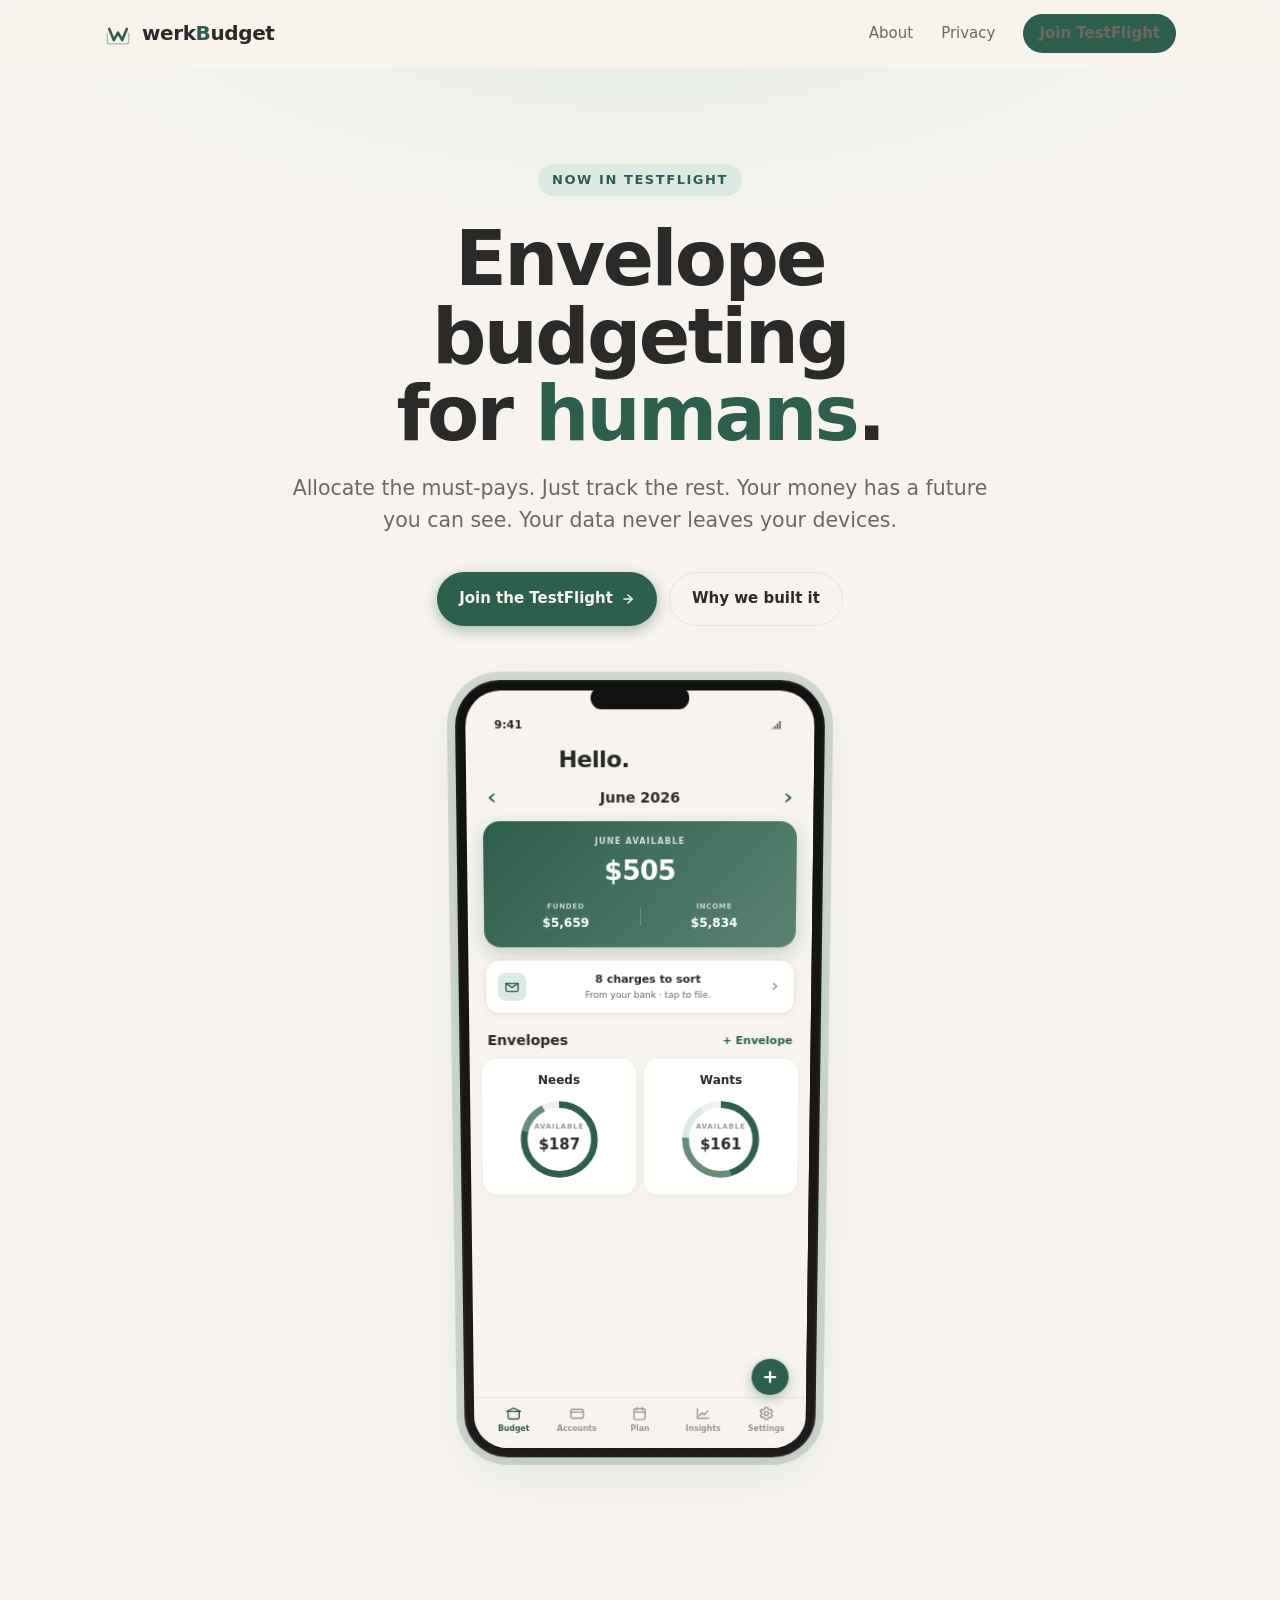
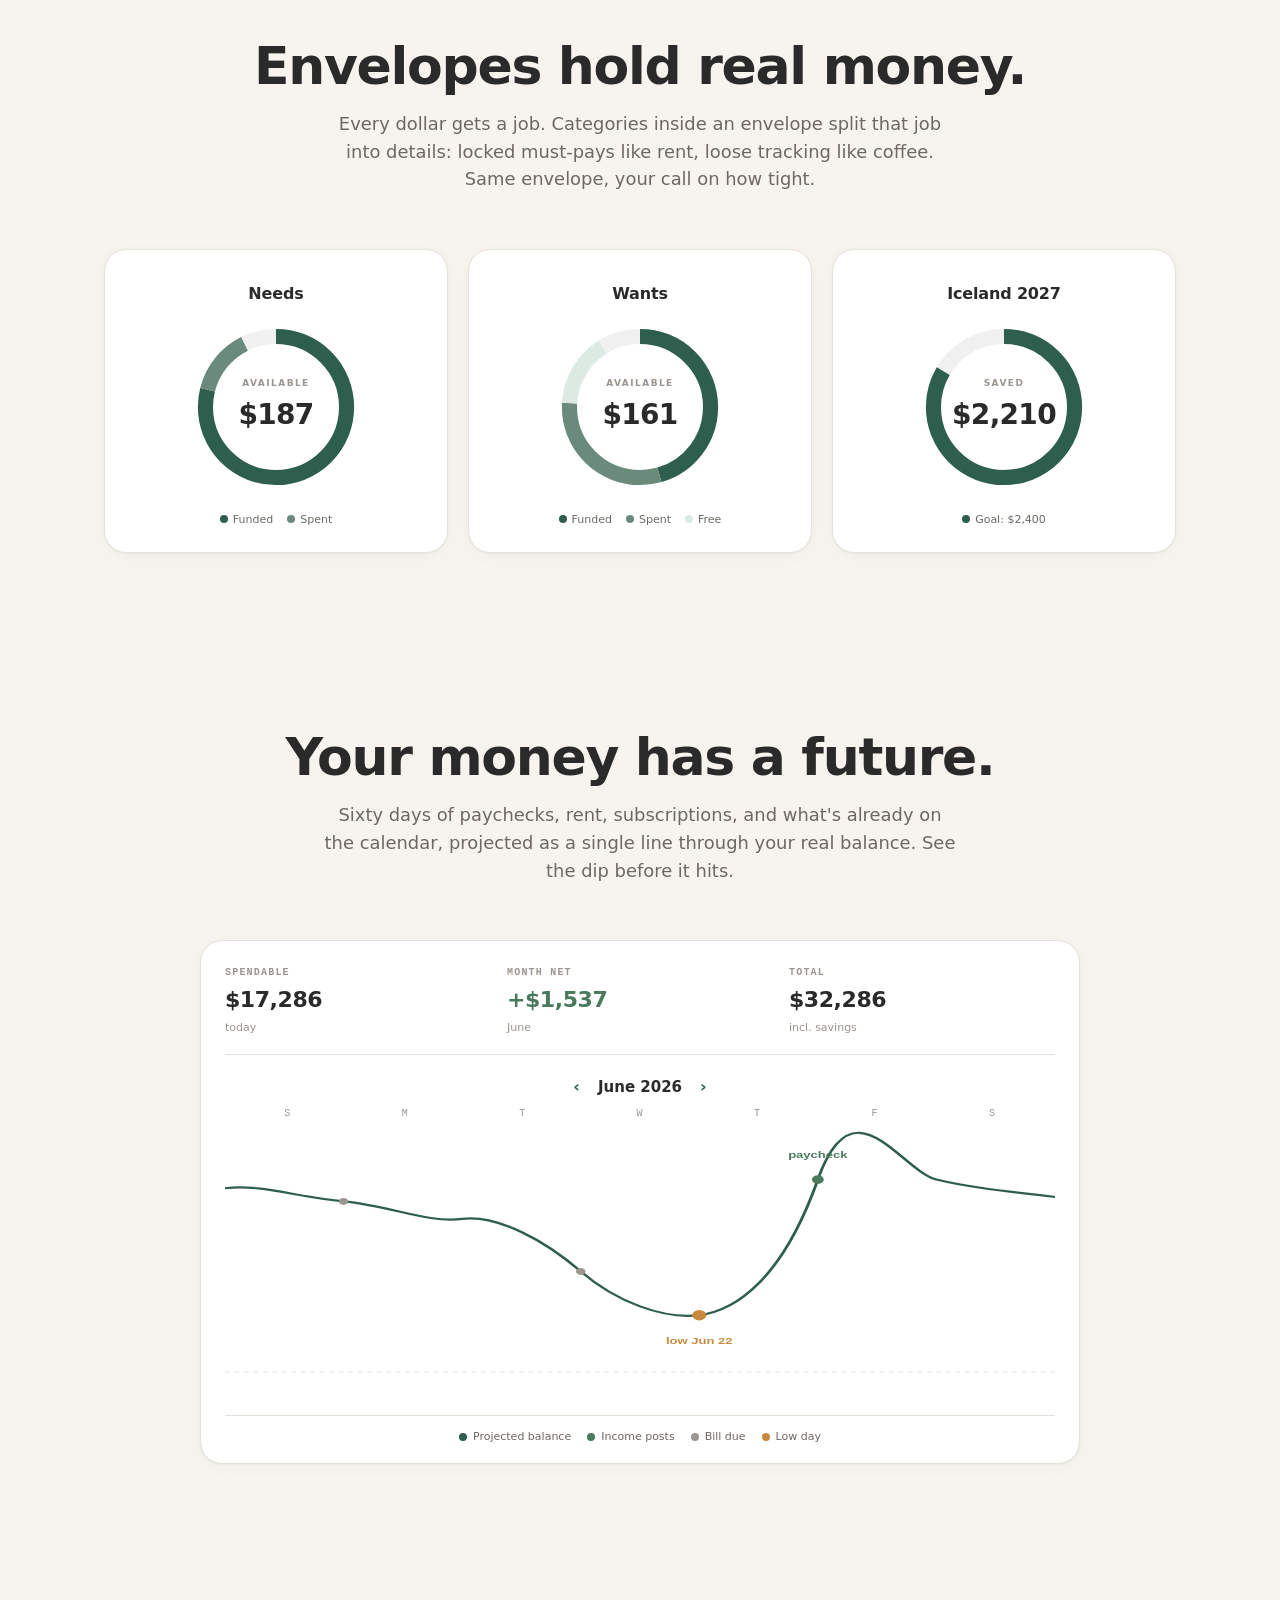
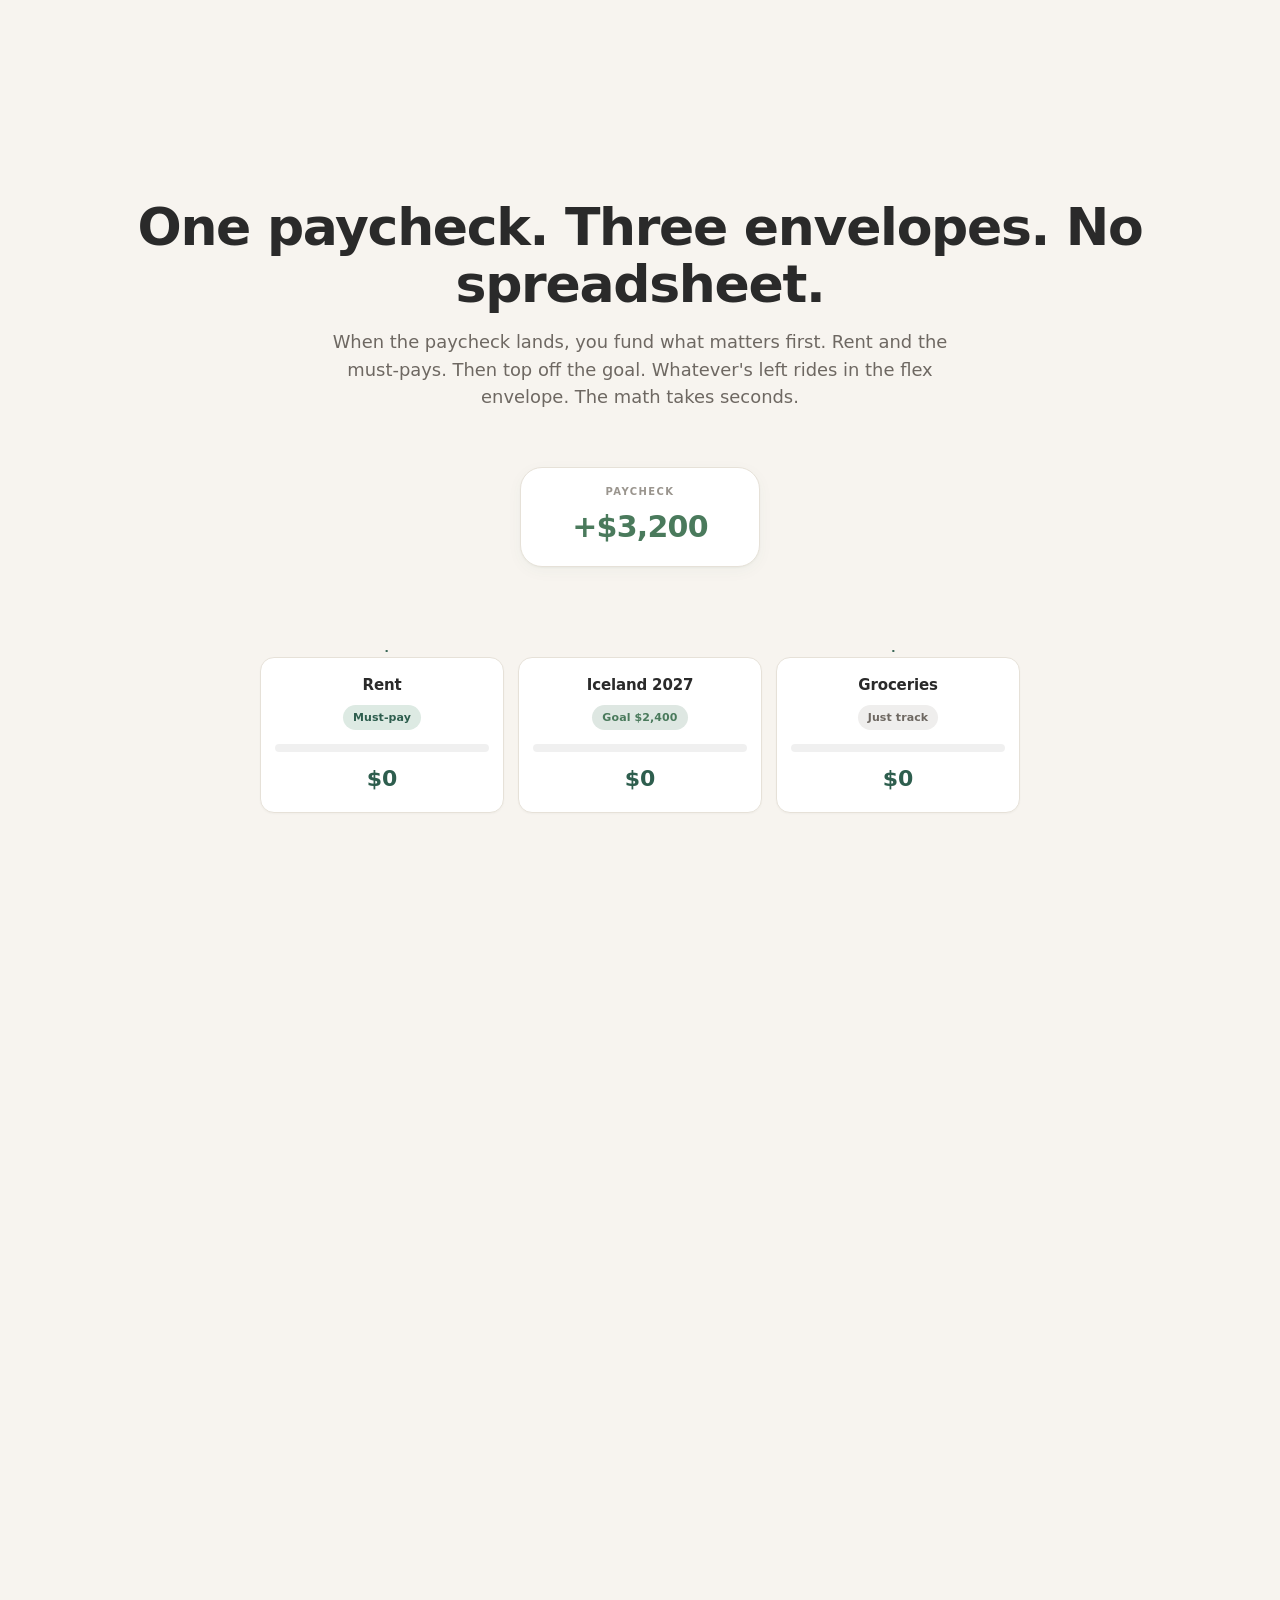
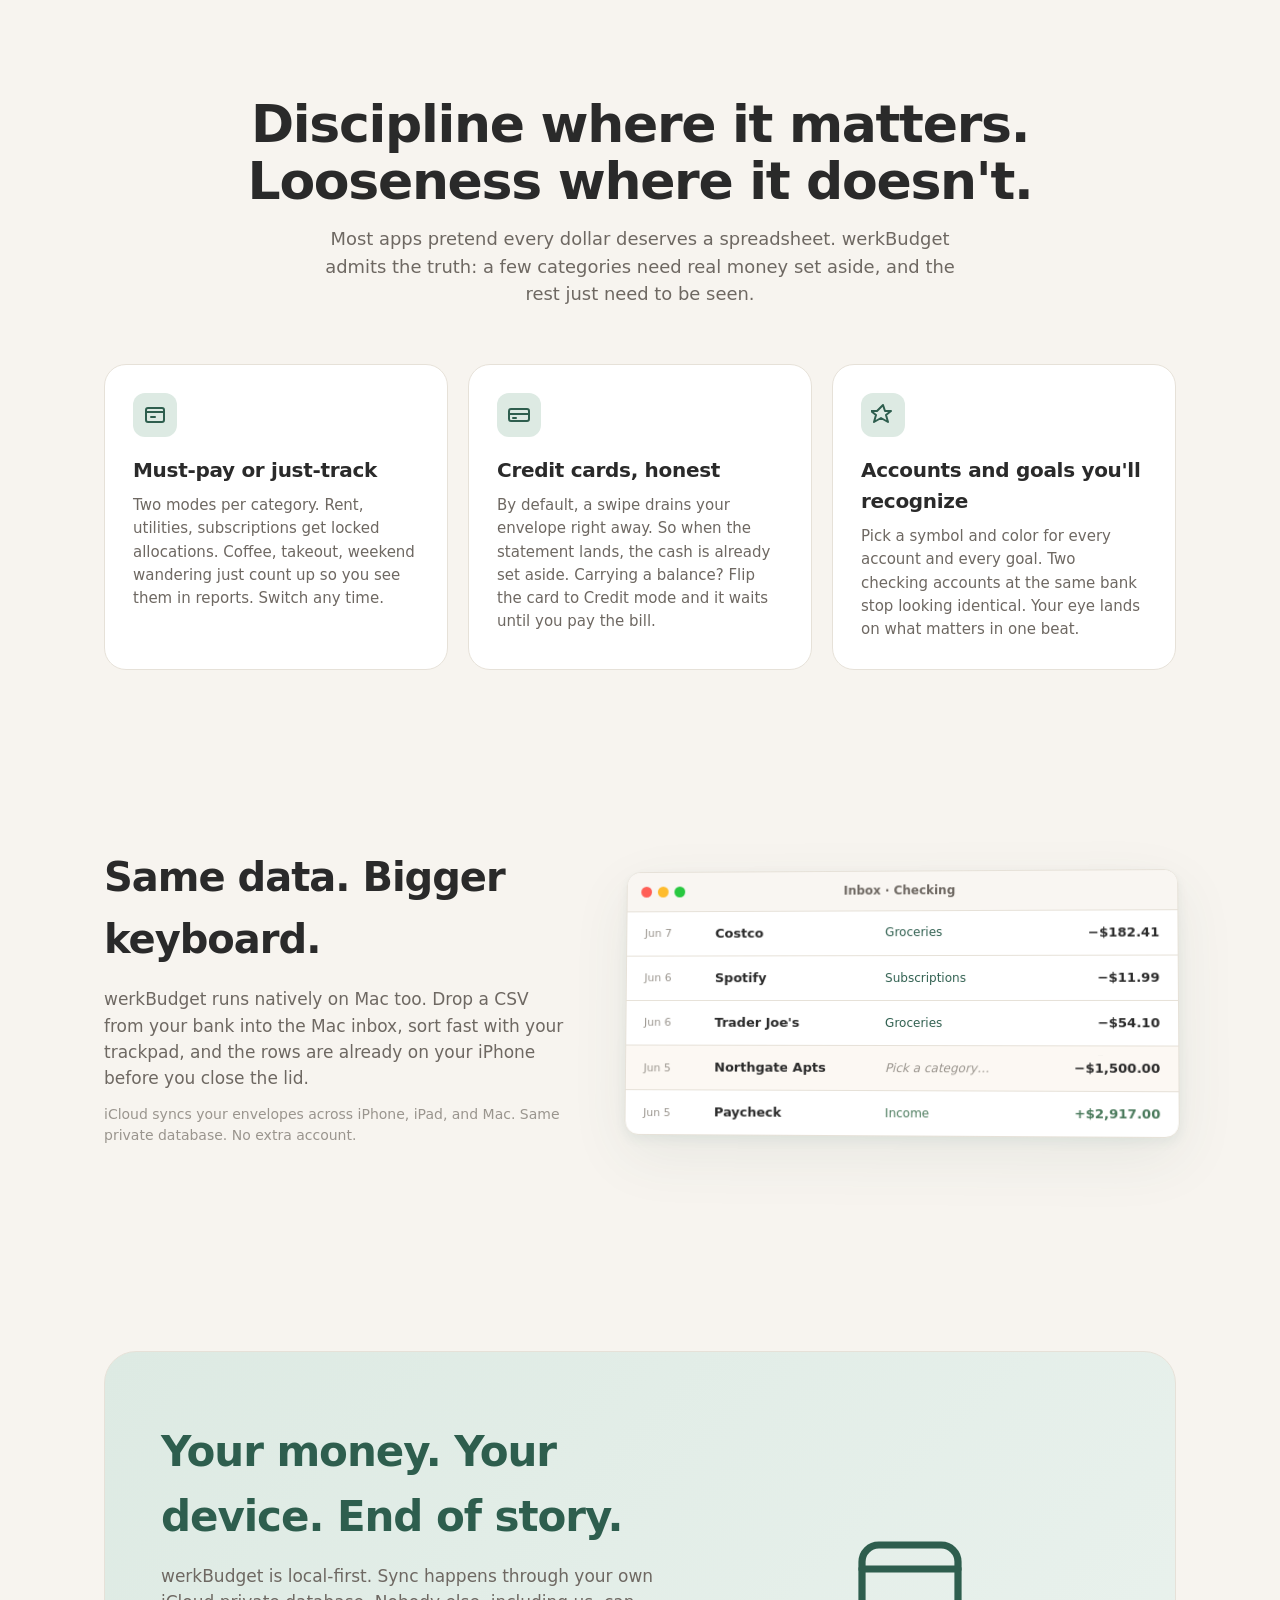
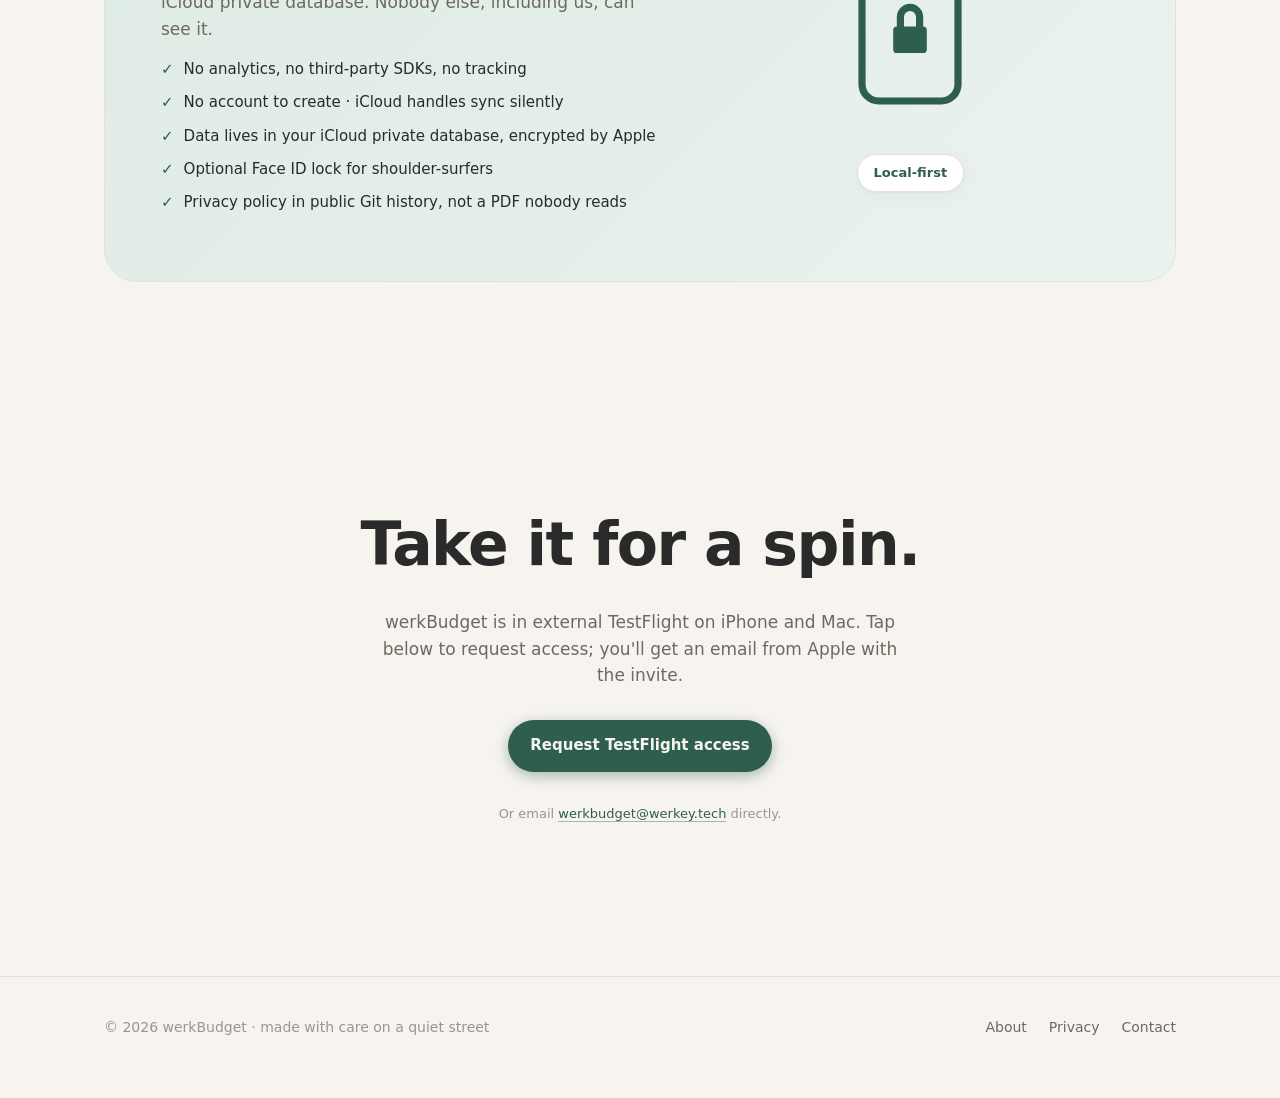
==== commit ff8a087d: "Site refresh: forecast section, Mac companion, voice cleanup Updates the marketing site to match the" ====
--- a/index.html
+++ b/index.html
@@ -5,16 +5,16 @@
   <meta name="viewport" content="width=device-width, initial-scale=1, viewport-fit=cover">
   <meta name="theme-color" content="#F7F4EF" media="(prefers-color-scheme: light)">
   <meta name="theme-color" content="#1A1D20" media="(prefers-color-scheme: dark)">
-  <title>werkBudget — Envelope budgeting that adapts to you</title>
-  <meta name="description" content="A local-first envelope budgeting app for iPhone. Real money in envelopes, categories that flex. Your data stays on your devices.">
+  <title>werkBudget — Envelope budgeting for humans</title>
+  <meta name="description" content="A local-first envelope budgeting app for iPhone and Mac. Allocate the must-pays, just track the rest. Your data stays on your devices.">
   <link rel="icon" type="image/svg+xml" href="assets/favicon.svg">
   <link rel="apple-touch-icon" href="assets/favicon.svg">
   <link rel="canonical" href="https://werkbudget.werkey.tech/">
-  <meta property="og:title" content="werkBudget — Envelope budgeting that adapts to you">
-  <meta property="og:description" content="Real money in envelopes. Categories that flex. Local-first for iPhone.">
+  <meta property="og:title" content="werkBudget — Envelope budgeting for humans">
+  <meta property="og:description" content="Allocate the must-pays. Just track the rest. iPhone and Mac, local-first.">
   <meta property="og:url" content="https://werkbudget.werkey.tech/">
   <meta property="og:type" content="website">
-  <link rel="stylesheet" href="styles.css">
+  <link rel="stylesheet" href="styles.css?v=3">
 </head>
 <body>
 
@@ -38,10 +38,9 @@
   <header class="hero">
     <div class="wrap hero-inner">
       <span class="eyebrow" data-fade>Now in TestFlight</span>
-      <h1 data-fade data-fade-delay="1">Envelope budgeting<br>that <span class="accent">adapts</span> to you.</h1>
+      <h1 data-fade data-fade-delay="1">Envelope budgeting<br>for <span class="accent">humans</span>.</h1>
       <p class="lede" data-fade data-fade-delay="2">
-        Real money lives in real envelopes. Categories classify spending — or hold the cash too — your call.
-        Local-first on your iPhone; nothing leaves your devices.
+        Allocate the must-pays. Just track the rest. Your money has a future you can see. Your data never leaves your devices.
       </p>
       <div class="cta-row" data-fade data-fade-delay="3">
         <a class="btn btn-primary" href="#testflight">
@@ -63,85 +62,89 @@
             </div>
             <div class="app-greeting">
               <h1>Hello.</h1>
-              <p>Let's manage your budget.</p>
             </div>
             <div class="app-month">
               <div class="chev"><svg viewBox="0 0 16 16" fill="none" stroke="currentColor" stroke-width="2.5" stroke-linecap="round" stroke-linejoin="round"><path d="M10 3 4 8l6 5"/></svg></div>
-              <div class="label">May 2026</div>
+              <div class="label">June 2026</div>
               <div class="chev"><svg viewBox="0 0 16 16" fill="none" stroke="currentColor" stroke-width="2.5" stroke-linecap="round" stroke-linejoin="round"><path d="M6 3l6 5-6 5"/></svg></div>
             </div>
             <div class="app-hero">
-              <div class="cap">UNALLOCATED</div>
-              <div class="big">$420</div>
+              <div class="cap">JUNE AVAILABLE</div>
+              <div class="big">$505</div>
               <div class="split">
-                <div class="col"><span class="label">ALLOCATED</span><span class="val">$3,580</span></div>
+                <div class="col"><span class="label">FUNDED</span><span class="val">$5,659</span></div>
                 <div class="rule"></div>
-                <div class="col"><span class="label">UNALLOC.</span><span class="val">$420</span></div>
-                <div class="rule"></div>
-                <div class="col"><span class="label">TOTAL</span><span class="val">$4,000</span></div>
-              </div>
+                <div class="col"><span class="label">INCOME</span><span class="val">$5,834</span></div>
+              </div>
+            </div>
+            <div class="app-inbox">
+              <div class="inbox-glyph">
+                <svg viewBox="0 0 24 24" fill="none" stroke="currentColor" stroke-width="2" stroke-linecap="round" stroke-linejoin="round"><path d="M3 7h18v10a2 2 0 0 1-2 2H5a2 2 0 0 1-2-2V7z"/><path d="M3 7l9 6 9-6"/></svg>
+              </div>
+              <div class="inbox-body">
+                <div class="inbox-h">8 charges to sort</div>
+                <div class="inbox-s">From your bank · tap to file.</div>
+              </div>
+              <svg class="inbox-chev" viewBox="0 0 16 16" fill="none" stroke="currentColor" stroke-width="2.5" stroke-linecap="round" stroke-linejoin="round"><path d="M6 3l6 5-6 5"/></svg>
             </div>
             <div class="app-section-head">
               <h2>Envelopes</h2>
-              <span class="new">+ New</span>
+              <span class="new">+ Envelope</span>
             </div>
             <div class="app-grid">
               <div class="app-card">
-                <div class="name">Bills</div>
+                <div class="name">Needs</div>
                 <div class="ring-wrap">
                   <svg viewBox="0 0 100 100">
                     <circle cx="50" cy="50" r="42" fill="none" stroke="var(--track)" stroke-width="8"/>
-                    <circle cx="50" cy="50" r="42" fill="none" stroke="var(--accent)"     stroke-width="8" stroke-dasharray="184 264" stroke-dashoffset="0"/>
-                    <circle cx="50" cy="50" r="42" fill="none" stroke="var(--spend)"      stroke-width="8" stroke-dasharray="40 264"  stroke-dashoffset="-184"/>
-                    <circle cx="50" cy="50" r="42" fill="none" stroke="var(--wash)"       stroke-width="8" stroke-dasharray="22 264"  stroke-dashoffset="-224"/>
+                    <circle cx="50" cy="50" r="42" fill="none" stroke="var(--accent)"     stroke-width="8" stroke-dasharray="208 264" stroke-dashoffset="0"/>
+                    <circle cx="50" cy="50" r="42" fill="none" stroke="var(--spend)"      stroke-width="8" stroke-dasharray="36 264"  stroke-dashoffset="-208"/>
                   </svg>
                   <div class="ring-center">
                     <span class="cap">AVAILABLE</span>
-                    <span class="amt">$245</span>
+                    <span class="amt">$187</span>
                   </div>
                 </div>
               </div>
               <div class="app-card">
-                <div class="name">Lifestyle</div>
+                <div class="name">Wants</div>
                 <div class="ring-wrap">
                   <svg viewBox="0 0 100 100">
                     <circle cx="50" cy="50" r="42" fill="none" stroke="var(--track)" stroke-width="8"/>
-                    <circle cx="50" cy="50" r="42" fill="none" stroke="var(--accent)"     stroke-width="8" stroke-dasharray="90 264"  stroke-dashoffset="0"/>
-                    <circle cx="50" cy="50" r="42" fill="none" stroke="var(--spend)"      stroke-width="8" stroke-dasharray="70 264"  stroke-dashoffset="-90"/>
-                    <circle cx="50" cy="50" r="42" fill="none" stroke="var(--wash)"       stroke-width="8" stroke-dasharray="56 264"  stroke-dashoffset="-160"/>
+                    <circle cx="50" cy="50" r="42" fill="none" stroke="var(--accent)"     stroke-width="8" stroke-dasharray="120 264" stroke-dashoffset="0"/>
+                    <circle cx="50" cy="50" r="42" fill="none" stroke="var(--spend)"      stroke-width="8" stroke-dasharray="80 264"  stroke-dashoffset="-120"/>
+                    <circle cx="50" cy="50" r="42" fill="none" stroke="var(--wash)"       stroke-width="8" stroke-dasharray="40 264"  stroke-dashoffset="-200"/>
                   </svg>
                   <div class="ring-center">
                     <span class="cap">AVAILABLE</span>
-                    <span class="amt">$186</span>
+                    <span class="amt">$161</span>
                   </div>
                 </div>
               </div>
-              <div class="app-card">
-                <div class="name">Goals</div>
-                <div class="ring-wrap">
-                  <svg viewBox="0 0 100 100">
-                    <circle cx="50" cy="50" r="42" fill="none" stroke="var(--track)" stroke-width="8"/>
-                    <circle cx="50" cy="50" r="42" fill="none" stroke="var(--accent)"     stroke-width="8" stroke-dasharray="220 264" stroke-dashoffset="0"/>
-                  </svg>
-                  <div class="ring-center">
-                    <span class="cap">SAVED</span>
-                    <span class="amt">$1,830</span>
-                  </div>
-                </div>
-              </div>
-              <div class="app-card">
-                <div class="name">Travel</div>
-                <div class="ring-wrap">
-                  <svg viewBox="0 0 100 100">
-                    <circle cx="50" cy="50" r="42" fill="none" stroke="var(--track)" stroke-width="8"/>
-                    <circle cx="50" cy="50" r="42" fill="none" stroke="var(--accent)"     stroke-width="8" stroke-dasharray="160 264" stroke-dashoffset="0"/>
-                    <circle cx="50" cy="50" r="42" fill="none" stroke="var(--wash)"       stroke-width="8" stroke-dasharray="32 264"  stroke-dashoffset="-160"/>
-                  </svg>
-                  <div class="ring-center">
-                    <span class="cap">SAVED</span>
-                    <span class="amt">$640</span>
-                  </div>
-                </div>
+            </div>
+            <div class="app-fab" aria-hidden="true">
+              <svg viewBox="0 0 24 24" fill="none" stroke="currentColor" stroke-width="3" stroke-linecap="round"><path d="M12 5v14M5 12h14"/></svg>
+            </div>
+            <div class="app-tabs">
+              <div class="tab on">
+                <svg viewBox="0 0 24 24" fill="none" stroke="currentColor" stroke-width="2" stroke-linecap="round" stroke-linejoin="round"><path d="M4 9h16v9a2 2 0 0 1-2 2H6a2 2 0 0 1-2-2V9z"/><path d="M2 9l10-5 10 5"/></svg>
+                <span>Budget</span>
+              </div>
+              <div class="tab">
+                <svg viewBox="0 0 24 24" fill="none" stroke="currentColor" stroke-width="2" stroke-linecap="round" stroke-linejoin="round"><rect x="3" y="6" width="18" height="13" rx="2"/><path d="M3 10h18"/></svg>
+                <span>Accounts</span>
+              </div>
+              <div class="tab">
+                <svg viewBox="0 0 24 24" fill="none" stroke="currentColor" stroke-width="2" stroke-linecap="round" stroke-linejoin="round"><rect x="4" y="5" width="16" height="16" rx="2"/><path d="M4 10h16M8 3v4M16 3v4"/></svg>
+                <span>Plan</span>
+              </div>
+              <div class="tab">
+                <svg viewBox="0 0 24 24" fill="none" stroke="currentColor" stroke-width="2" stroke-linecap="round" stroke-linejoin="round"><path d="M4 19V5"/><path d="M4 19h16"/><path d="m7 15 4-4 3 3 5-6"/></svg>
+                <span>Insights</span>
+              </div>
+              <div class="tab">
+                <svg viewBox="0 0 24 24" fill="none" stroke="currentColor" stroke-width="2" stroke-linecap="round" stroke-linejoin="round"><circle cx="12" cy="12" r="3"/><path d="M19 12a7 7 0 0 0-.1-1.2l2-1.6-2-3.4-2.4.9a7 7 0 0 0-2.1-1.2L14 3h-4l-.4 2.5a7 7 0 0 0-2.1 1.2l-2.4-.9-2 3.4 2 1.6A7 7 0 0 0 5 12a7 7 0 0 0 .1 1.2l-2 1.6 2 3.4 2.4-.9a7 7 0 0 0 2.1 1.2L10 21h4l.4-2.5a7 7 0 0 0 2.1-1.2l2.4.9 2-3.4-2-1.6A7 7 0 0 0 19 12z"/></svg>
+                <span>Settings</span>
               </div>
             </div>
           </div>
@@ -155,48 +158,46 @@
     <div class="wrap">
       <div class="section-head" data-fade>
         <h2>Envelopes hold real money.</h2>
-        <p>Every dollar gets a job. Watch your envelopes fill as paychecks land, and feel it when you spend — because you actually moved something.</p>
+        <p>Every dollar gets a job. Categories inside an envelope split that job into details: locked must-pays like rent, loose tracking like coffee. Same envelope, your call on how tight.</p>
       </div>
       <div class="envelopes">
         <div class="envelope" data-fade>
-          <div class="name">Bills</div>
+          <div class="name">Needs</div>
           <div class="ring-wrap">
             <svg viewBox="0 0 100 100">
               <circle cx="50" cy="50" r="42" fill="none" stroke="var(--track)" stroke-width="9"/>
-              <circle class="ring-seg" cx="50" cy="50" r="42" fill="none" stroke="var(--accent)" stroke-width="9" stroke-dashoffset="0"   style="--seg: 184;"/>
-              <circle class="ring-seg" cx="50" cy="50" r="42" fill="none" stroke="var(--spend)"  stroke-width="9" stroke-dashoffset="-184" style="--seg: 40;"/>
-              <circle class="ring-seg" cx="50" cy="50" r="42" fill="none" stroke="var(--wash)"   stroke-width="9" stroke-dashoffset="-224" style="--seg: 22;"/>
+              <circle class="ring-seg" cx="50" cy="50" r="42" fill="none" stroke="var(--accent)" stroke-width="9" stroke-dashoffset="0"   style="--seg: 208;"/>
+              <circle class="ring-seg" cx="50" cy="50" r="42" fill="none" stroke="var(--spend)"  stroke-width="9" stroke-dashoffset="-208" style="--seg: 36;"/>
             </svg>
             <div class="ring-center">
               <span class="cap">AVAILABLE</span>
-              <span class="amt">$<span data-count="245">0</span></span>
+              <span class="amt">$<span data-count="187">0</span></span>
             </div>
           </div>
           <div class="legend">
-            <span class="item"><span class="dot" style="background: var(--accent);"></span>Allocated</span>
+            <span class="item"><span class="dot" style="background: var(--accent);"></span>Funded</span>
             <span class="item"><span class="dot" style="background: var(--spend);"></span>Spent</span>
-            <span class="item"><span class="dot" style="background: var(--wash);"></span>Unalloc.</span>
           </div>
         </div>
 
         <div class="envelope" data-fade data-fade-delay="1">
-          <div class="name">Lifestyle</div>
+          <div class="name">Wants</div>
           <div class="ring-wrap">
             <svg viewBox="0 0 100 100">
               <circle cx="50" cy="50" r="42" fill="none" stroke="var(--track)" stroke-width="9"/>
-              <circle class="ring-seg" cx="50" cy="50" r="42" fill="none" stroke="var(--accent)" stroke-width="9" stroke-dashoffset="0"   style="--seg: 90;"/>
-              <circle class="ring-seg" cx="50" cy="50" r="42" fill="none" stroke="var(--spend)"  stroke-width="9" stroke-dashoffset="-90"  style="--seg: 70;"/>
-              <circle class="ring-seg" cx="50" cy="50" r="42" fill="none" stroke="var(--wash)"   stroke-width="9" stroke-dashoffset="-160" style="--seg: 56;"/>
+              <circle class="ring-seg" cx="50" cy="50" r="42" fill="none" stroke="var(--accent)" stroke-width="9" stroke-dashoffset="0"   style="--seg: 120;"/>
+              <circle class="ring-seg" cx="50" cy="50" r="42" fill="none" stroke="var(--spend)"  stroke-width="9" stroke-dashoffset="-120"  style="--seg: 80;"/>
+              <circle class="ring-seg" cx="50" cy="50" r="42" fill="none" stroke="var(--wash)"   stroke-width="9" stroke-dashoffset="-200" style="--seg: 40;"/>
             </svg>
             <div class="ring-center">
               <span class="cap">AVAILABLE</span>
-              <span class="amt">$<span data-count="186">0</span></span>
+              <span class="amt">$<span data-count="161">0</span></span>
             </div>
           </div>
           <div class="legend">
-            <span class="item"><span class="dot" style="background: var(--accent);"></span>Allocated</span>
+            <span class="item"><span class="dot" style="background: var(--accent);"></span>Funded</span>
             <span class="item"><span class="dot" style="background: var(--spend);"></span>Spent</span>
-            <span class="item"><span class="dot" style="background: var(--wash);"></span>Unalloc.</span>
+            <span class="item"><span class="dot" style="background: var(--wash);"></span>Free</span>
           </div>
         </div>
 
@@ -220,13 +221,83 @@
     </div>
   </section>
 
-  <!-- SCRUBBED FLOW SCENE -->
-  <section class="flow-scene" data-scrub data-paycheck-flow aria-label="How a paycheck routes into envelopes">
+  <!-- PLAN / FORECAST — the flagship -->
+  <section class="forecast-scene" aria-label="Sixty-day forecast">
+    <div class="wrap">
+      <div class="section-head" data-fade>
+        <h2>Your money has a future.</h2>
+        <p>Sixty days of paychecks, rent, subscriptions, and what's already on the calendar, projected as a single line through your real balance. See the dip before it hits.</p>
+      </div>
+
+      <div class="forecast-mock" data-fade data-fade-delay="1">
+        <div class="forecast-header">
+          <div class="forecast-stat">
+            <span class="cap">SPENDABLE</span>
+            <span class="val">$17,286</span>
+            <span class="sub">today</span>
+          </div>
+          <div class="forecast-stat">
+            <span class="cap">MONTH NET</span>
+            <span class="val income">+$1,537</span>
+            <span class="sub">June</span>
+          </div>
+          <div class="forecast-stat">
+            <span class="cap">TOTAL</span>
+            <span class="val">$32,286</span>
+            <span class="sub">incl. savings</span>
+          </div>
+        </div>
+
+        <div class="forecast-calendar">
+          <div class="forecast-month-row">
+            <span class="chev">‹</span>
+            <span>June 2026</span>
+            <span class="chev">›</span>
+          </div>
+          <div class="forecast-dow">
+            <span>S</span><span>M</span><span>T</span><span>W</span><span>T</span><span>F</span><span>S</span>
+          </div>
+          <svg class="forecast-grid" viewBox="0 0 700 320" preserveAspectRatio="none" aria-hidden="true">
+            <!-- horizontal floor reference -->
+            <line x1="0" y1="280" x2="700" y2="280" stroke="var(--border)" stroke-width="1" stroke-dasharray="4 4"/>
+            <!-- the running-balance sparkline, drawn through 30 day cells -->
+            <path class="forecast-line"
+                  d="M0 70 C 30 65, 60 80, 100 85
+                     S 170 110, 200 105
+                     S 270 130, 300 165
+                     S 370 220, 400 215
+                     S 470 175, 500 60
+                     S 570 50, 600 60
+                     S 670 75, 700 80"
+                  fill="none" stroke="var(--accent)" stroke-width="2.5" stroke-linecap="round"/>
+            <!-- attention dip — the day the projection crosses below floor -->
+            <circle class="forecast-dip" cx="400" cy="215" r="6" fill="var(--attention)"/>
+            <text x="400" y="248" text-anchor="middle" font-family="ui-rounded, -apple-system, sans-serif" font-size="11" font-weight="600" fill="var(--attention)">low Jun 22</text>
+            <!-- a paycheck event marker -->
+            <circle cx="500" cy="60" r="5" fill="var(--income)"/>
+            <text x="500" y="36" text-anchor="middle" font-family="ui-rounded, -apple-system, sans-serif" font-size="11" font-weight="600" fill="var(--income)">paycheck</text>
+            <!-- bills posted earlier -->
+            <circle cx="100" cy="85" r="4" fill="var(--text-3)"/>
+            <circle cx="300" cy="165" r="4" fill="var(--text-3)"/>
+          </svg>
+          <div class="forecast-legend">
+            <span class="item"><span class="dot" style="background: var(--accent);"></span>Projected balance</span>
+            <span class="item"><span class="dot" style="background: var(--income);"></span>Income posts</span>
+            <span class="item"><span class="dot" style="background: var(--text-3);"></span>Bill due</span>
+            <span class="item"><span class="dot" style="background: var(--attention);"></span>Low day</span>
+          </div>
+        </div>
+      </div>
+    </div>
+  </section>
+
+  <!-- DISTRIBUTE SCRUBBED FLOW SCENE -->
+  <section class="flow-scene" data-scrub data-paycheck-flow aria-label="How a paycheck distributes into envelopes">
     <div class="flow-sticky">
       <div class="wrap" style="text-align:center;">
         <div class="section-head">
-          <h2>One paycheck. Three rules. No spreadsheet.</h2>
-          <p>Routing rules decide what fills first. Goals get topped up, percentages take their slice, the remainder lands wherever you set as the catch-all.</p>
+          <h2>One paycheck. Three envelopes. No spreadsheet.</h2>
+          <p>When the paycheck lands, you fund what matters first. Rent and the must-pays. Then top off the goal. Whatever's left rides in the flex envelope. The math takes seconds.</p>
         </div>
         <div class="flow-canvas">
           <div class="pay-card">
@@ -241,19 +312,19 @@
           <div class="targets">
             <div class="target" data-target="0">
               <div class="name">Rent</div>
-              <span class="rule">Goal: $1,800</span>
+              <span class="rule must">Must-pay</span>
               <div class="bar"><div class="bar-fill"></div></div>
               <div class="filled-amt" data-fill-amt="0">$0</div>
             </div>
             <div class="target" data-target="1">
-              <div class="name">Iceland fund</div>
-              <span class="rule">10% rule</span>
+              <div class="name">Iceland 2027</div>
+              <span class="rule goal">Goal $2,400</span>
               <div class="bar"><div class="bar-fill"></div></div>
               <div class="filled-amt" data-fill-amt="1">$0</div>
             </div>
             <div class="target" data-target="2">
               <div class="name">Groceries</div>
-              <span class="rule">Remainder</span>
+              <span class="rule track">Just track</span>
               <div class="bar"><div class="bar-fill"></div></div>
               <div class="filled-amt" data-fill-amt="2">$0</div>
             </div>
@@ -263,34 +334,85 @@
     </div>
   </section>
 
-  <!-- FEATURE GRID: categories, credit cards, AI -->
+  <!-- FEATURE GRID: must-pays vs track, credit cards, account identity -->
   <section>
     <div class="wrap">
       <div class="section-head" data-fade>
-        <h2>Discipline without rigidity.</h2>
-        <p>Envelopes give structure. Categories give flexibility. You pick how rigorous each one needs to be — and change your mind whenever.</p>
+        <h2>Discipline where it matters. Looseness where it doesn't.</h2>
+        <p>Most apps pretend every dollar deserves a spreadsheet. werkBudget admits the truth: a few categories need real money set aside, and the rest just need to be seen.</p>
       </div>
       <div class="features">
         <div class="feature" data-fade>
           <div class="icon">
-            <svg width="24" height="24" viewBox="0 0 24 24" fill="none" stroke="currentColor" stroke-width="2" stroke-linecap="round" stroke-linejoin="round"><rect x="3" y="4" width="18" height="14" rx="2"/><path d="m3 6 9 7 9-7"/></svg>
-          </div>
-          <h3>Two-mode categories</h3>
-          <p>Use them as plain classifiers, or opt one into <em>allocated mode</em> when you want it to hold cash. Switch any time — your history stays put.</p>
+            <svg width="24" height="24" viewBox="0 0 24 24" fill="none" stroke="currentColor" stroke-width="2" stroke-linecap="round" stroke-linejoin="round"><rect x="3" y="5" width="18" height="14" rx="2"/><path d="M3 9h18"/><path d="M8 14h4"/></svg>
+          </div>
+          <h3>Must-pay or just-track</h3>
+          <p>Two modes per category. Rent, utilities, subscriptions get locked allocations. Coffee, takeout, weekend wandering just count up so you see them in reports. Switch any time.</p>
         </div>
         <div class="feature" data-fade data-fade-delay="1">
           <div class="icon">
-            <svg width="24" height="24" viewBox="0 0 24 24" fill="none" stroke="currentColor" stroke-width="2" stroke-linecap="round" stroke-linejoin="round"><rect x="2" y="6" width="20" height="12" rx="2"/><path d="M2 11h20"/></svg>
-          </div>
-          <h3>Credit cards</h3>
-          <p>When you charge something, the money moves from your spending envelope into a reserve for that card. When the statement arrives, the cash is already set aside. Tracks your statement cycle, not the calendar month.</p>
+            <svg width="24" height="24" viewBox="0 0 24 24" fill="none" stroke="currentColor" stroke-width="2" stroke-linecap="round" stroke-linejoin="round"><rect x="2" y="6" width="20" height="12" rx="2"/><path d="M2 11h20"/><path d="M6 15h3"/></svg>
+          </div>
+          <h3>Credit cards, honest</h3>
+          <p>By default, a swipe drains your envelope right away. So when the statement lands, the cash is already set aside. Carrying a balance? Flip the card to Credit mode and it waits until you pay the bill.</p>
         </div>
         <div class="feature" data-fade data-fade-delay="2">
           <div class="icon">
-            <svg width="24" height="24" viewBox="0 0 24 24" fill="none" stroke="currentColor" stroke-width="2" stroke-linecap="round" stroke-linejoin="round"><circle cx="12" cy="12" r="9"/><path d="M12 7v5l3 2"/></svg>
-          </div>
-          <h3>Goals with teeth</h3>
-          <p>Three kinds: hit a target, hold a threshold, or contribute every period. Goals attach to any category — including the flexible ones.</p>
+            <svg width="24" height="24" viewBox="0 0 24 24" fill="none" stroke="currentColor" stroke-width="2" stroke-linecap="round" stroke-linejoin="round"><path d="M12 2 14 8h6l-5 4 2 7-7-4-7 4 2-7-5-4h6z"/></svg>
+          </div>
+          <h3>Accounts and goals you'll recognize</h3>
+          <p>Pick a symbol and color for every account and every goal. Two checking accounts at the same bank stop looking identical. Your eye lands on what matters in one beat.</p>
+        </div>
+      </div>
+    </div>
+  </section>
+
+  <!-- MAC COMPANION -->
+  <section class="mac-companion">
+    <div class="wrap mac-grid">
+      <div class="mac-copy" data-fade>
+        <h2>Same data. Bigger keyboard.</h2>
+        <p>werkBudget runs natively on Mac too. Drop a CSV from your bank into the Mac inbox, sort fast with your trackpad, and the rows are already on your iPhone before you close the lid.</p>
+        <p class="mac-fine">iCloud syncs your envelopes across iPhone, iPad, and Mac. Same private database. No extra account.</p>
+      </div>
+      <div class="mac-mock" data-fade data-fade-delay="1" aria-hidden="true">
+        <div class="mac-frame">
+          <div class="mac-bar">
+            <span class="mac-dot r"></span><span class="mac-dot y"></span><span class="mac-dot g"></span>
+            <span class="mac-title">Inbox · Checking</span>
+          </div>
+          <div class="mac-body">
+            <div class="mac-row">
+              <div class="mac-row-date">Jun 7</div>
+              <div class="mac-row-payee">Costco</div>
+              <div class="mac-row-cat">Groceries</div>
+              <div class="mac-row-amt">−$182.41</div>
+            </div>
+            <div class="mac-row">
+              <div class="mac-row-date">Jun 6</div>
+              <div class="mac-row-payee">Spotify</div>
+              <div class="mac-row-cat">Subscriptions</div>
+              <div class="mac-row-amt">−$11.99</div>
+            </div>
+            <div class="mac-row">
+              <div class="mac-row-date">Jun 6</div>
+              <div class="mac-row-payee">Trader Joe's</div>
+              <div class="mac-row-cat">Groceries</div>
+              <div class="mac-row-amt">−$54.10</div>
+            </div>
+            <div class="mac-row pending">
+              <div class="mac-row-date">Jun 5</div>
+              <div class="mac-row-payee">Northgate Apts</div>
+              <div class="mac-row-cat hint">Pick a category…</div>
+              <div class="mac-row-amt">−$1,500.00</div>
+            </div>
+            <div class="mac-row">
+              <div class="mac-row-date">Jun 5</div>
+              <div class="mac-row-payee">Paycheck</div>
+              <div class="mac-row-cat income">Income</div>
+              <div class="mac-row-amt income">+$2,917.00</div>
+            </div>
+          </div>
         </div>
       </div>
     </div>
@@ -302,12 +424,13 @@
       <div class="privacy-callout" data-fade>
         <div>
           <h2>Your money. Your device. End of story.</h2>
-          <p>werkBudget is local-first. The only sync is your own iCloud private database — nobody else, including us, can see it.</p>
+          <p>werkBudget is local-first. Sync happens through your own iCloud private database. Nobody else, including us, can see it.</p>
           <ul>
             <li>No analytics, no third-party SDKs, no tracking</li>
-            <li>No accounts to create; Sign in with Apple, optional Face ID lock</li>
-            <li>Your data lives in your iCloud private database — encrypted by Apple</li>
-            <li>Open-source privacy policy with public Git history</li>
+            <li>No account to create · iCloud handles sync silently</li>
+            <li>Data lives in your iCloud private database, encrypted by Apple</li>
+            <li>Optional Face ID lock for shoulder-surfers</li>
+            <li>Privacy policy in public Git history, not a PDF nobody reads</li>
           </ul>
         </div>
         <div class="cloud-cross" aria-hidden="true">
@@ -330,7 +453,7 @@
   <section id="testflight" class="final-cta">
     <div class="wrap-narrow">
       <h2 data-fade>Take it for a spin.</h2>
-      <p data-fade data-fade-delay="1">werkBudget is in external TestFlight. Tap below to request access — you'll get an email from Apple with the invite link.</p>
+      <p data-fade data-fade-delay="1">werkBudget is in external TestFlight on iPhone and Mac. Tap below to request access; you'll get an email from Apple with the invite.</p>
       <a class="btn btn-primary beat" data-fade data-fade-delay="2" href="mailto:werkbudget@werkey.tech?subject=TestFlight%20request">
         Request TestFlight access
       </a>
@@ -352,6 +475,6 @@
   </footer>
 
   <script>document.getElementById('year').textContent = new Date().getFullYear();</script>
-  <script src="app.js?v=2" defer></script>
+  <script src="app.js?v=3" defer></script>
 </body>
 </html>
--- a/styles.css
+++ b/styles.css
@@ -11,7 +11,9 @@
   --wash:      #DDEAE3;
   --income:    #4A7A5C;
   --warning:   #C68A3F;
+  --attention: #C68A3F;   /* AppColor.attention — heads-up amber, distinct from danger */
   --spend:     #6A8A7C;   /* AppColor.spendNeutral */
+  --danger:    #A33A2C;   /* AppColor.danger — reserved for truly-over states */
   --track:     rgba(0,0,0,0.06);
 
   --r-sm: 8px;
@@ -37,12 +39,14 @@
     --text:     #E6E2DC;
     --text-2:   #9A958E;
     --text-3:   #827B72;
-    --accent:   #4A8270;
-    --accent-2: #6A9986;
-    --wash:     #3D5F55;
+    --accent:   #5C9882;   /* dark accent lifted ~12% per R2 + R3 dark-mode tuning */
+    --accent-2: #7DAB97;
+    --wash:     #4F786A;
     --income:   #6FA084;
     --warning:  #D9A560;
+    --attention:#D9A560;   /* mirrors AppColor.attention dark variant */
     --spend:    #82AC9B;
+    --danger:   #C45040;
     --track:    rgba(255,255,255,0.08);
     --shadow-1: 0 1px 2px rgba(0,0,0,.3), 0 4px 16px rgba(0,0,0,.2);
     --shadow-2: 0 4px 12px rgba(0,0,0,.35), 0 20px 60px rgba(0,0,0,.35);
@@ -316,7 +320,7 @@
 }
 .app-hero .split {
   display: grid;
-  grid-template-columns: 1fr 1px 1fr 1px 1fr;
+  grid-template-columns: 1fr 1px 1fr;
   gap: 8px;
   margin-top: 10px;
   align-items: center;
@@ -810,6 +814,301 @@
 .long a { color: var(--accent); border-bottom: 1px solid color-mix(in srgb, var(--accent) 40%, transparent); }
 .long a:hover { border-bottom-color: var(--accent); }
 
+/* ---------- device mockup additions: inbox card, FAB, tab bar ---------- */
+
+/* "8 charges to sort" inbox card sandwiched between hero and envelopes */
+.app-inbox {
+  margin: 0 16px 12px;
+  padding: 10px 12px;
+  background: var(--surface);
+  border: 1px solid var(--border);
+  border-radius: 14px;
+  display: grid;
+  grid-template-columns: 28px 1fr 12px;
+  gap: 10px;
+  align-items: center;
+  box-shadow: 0 2px 6px rgba(0,0,0,0.04);
+}
+.app-inbox .inbox-glyph {
+  width: 28px; height: 28px;
+  border-radius: 8px;
+  background: var(--wash);
+  color: var(--accent);
+  display: grid; place-items: center;
+}
+.app-inbox .inbox-glyph svg { width: 16px; height: 16px; }
+.app-inbox .inbox-h {
+  font-family: var(--font-display);
+  font-weight: 600;
+  font-size: 11px;
+  color: var(--text);
+  letter-spacing: -0.005em;
+}
+.app-inbox .inbox-s {
+  font-size: 9px;
+  color: var(--text-2);
+  margin-top: 1px;
+}
+.app-inbox .inbox-chev { width: 9px; height: 9px; color: var(--text-3); }
+
+/* FAB inside the mockup screen */
+.app-fab {
+  position: absolute;
+  right: 18px;
+  bottom: 56px;
+  width: 38px; height: 38px;
+  border-radius: 999px;
+  background: var(--accent);
+  color: #fff;
+  display: grid; place-items: center;
+  box-shadow: 0 4px 12px color-mix(in srgb, var(--accent) 35%, transparent);
+  z-index: 2;
+}
+.app-fab svg { width: 18px; height: 18px; }
+
+/* Tab bar at the bottom of the mockup */
+.app-tabs {
+  position: absolute;
+  bottom: 0;
+  left: 0;
+  right: 0;
+  display: grid;
+  grid-template-columns: repeat(5, 1fr);
+  gap: 0;
+  padding: 8px 8px 14px;
+  background: color-mix(in srgb, var(--bg) 92%, transparent);
+  backdrop-filter: blur(8px);
+  -webkit-backdrop-filter: blur(8px);
+  border-top: 1px solid var(--border);
+}
+.app-tabs .tab {
+  display: flex;
+  flex-direction: column;
+  align-items: center;
+  gap: 2px;
+  color: var(--text-3);
+  font-size: 8px;
+  font-weight: 600;
+  letter-spacing: -0.005em;
+}
+.app-tabs .tab svg { width: 17px; height: 17px; }
+.app-tabs .tab.on { color: var(--accent); }
+
+/* the app-grid sits in tighter vertical space now that the inbox row + tab bar are present */
+.app-grid {
+  padding: 0 12px 56px;
+}
+
+/* ---------- Plan / Forecast — new flagship section ---------- */
+.forecast-scene { padding: 80px 0 96px; }
+
+.forecast-mock {
+  background: var(--surface);
+  border: 1px solid var(--border);
+  border-radius: var(--r-lg);
+  padding: 24px 24px 18px;
+  box-shadow: var(--shadow-1);
+  max-width: 880px;
+  margin: 0 auto;
+}
+
+.forecast-header {
+  display: grid;
+  grid-template-columns: repeat(3, 1fr);
+  gap: 16px;
+  padding-bottom: 18px;
+  border-bottom: 1px solid var(--border);
+  margin-bottom: 20px;
+}
+.forecast-stat { display: flex; flex-direction: column; gap: 2px; }
+.forecast-stat .cap {
+  font-family: var(--font-mono);
+  font-size: 10px;
+  letter-spacing: 0.12em;
+  font-weight: 700;
+  color: var(--text-3);
+}
+.forecast-stat .val {
+  font-family: var(--font-display);
+  font-weight: 800;
+  font-size: 22px;
+  letter-spacing: -0.02em;
+  color: var(--text);
+  font-variant-numeric: tabular-nums;
+}
+.forecast-stat .val.income { color: var(--income); }
+.forecast-stat .sub {
+  font-size: 11px;
+  color: var(--text-3);
+}
+
+.forecast-month-row {
+  display: flex;
+  align-items: center;
+  justify-content: center;
+  gap: 18px;
+  font-family: var(--font-display);
+  font-weight: 600;
+  font-size: 15px;
+  color: var(--text);
+  margin-bottom: 6px;
+}
+.forecast-month-row .chev { color: var(--accent); font-weight: 700; font-size: 16px; cursor: default; }
+
+.forecast-dow {
+  display: grid;
+  grid-template-columns: repeat(7, 1fr);
+  text-align: center;
+  font-family: var(--font-mono);
+  font-size: 10px;
+  color: var(--text-3);
+  letter-spacing: 0.08em;
+  padding: 0 4px 6px;
+}
+
+.forecast-grid {
+  width: 100%;
+  height: 280px;
+  display: block;
+}
+.forecast-line {
+  stroke-dasharray: 2000;
+  stroke-dashoffset: 2000;
+  transition: stroke-dashoffset 1.6s var(--ease);
+}
+.forecast-mock.in-view .forecast-line {
+  stroke-dashoffset: 0;
+}
+.forecast-dip {
+  opacity: 0;
+  transition: opacity .4s var(--ease) 1.2s;
+}
+.forecast-mock.in-view .forecast-dip { opacity: 1; }
+
+.forecast-legend {
+  display: flex;
+  gap: 16px;
+  flex-wrap: wrap;
+  justify-content: center;
+  padding-top: 12px;
+  border-top: 1px solid var(--border);
+  margin-top: 8px;
+  font-size: 11px;
+  color: var(--text-2);
+}
+.forecast-legend .item { display: inline-flex; align-items: center; gap: 6px; }
+.forecast-legend .dot { width: 8px; height: 8px; border-radius: 999px; }
+
+@media (max-width: 720px) {
+  .forecast-header { grid-template-columns: 1fr; gap: 10px; }
+  .forecast-grid { height: 220px; }
+}
+
+/* ---------- distribute scrub labels — Must-pay / Goal / Just-track ---------- */
+.target .rule.must  { background: var(--wash); color: var(--accent); }
+.target .rule.goal  { background: color-mix(in srgb, var(--income) 18%, var(--surface)); color: var(--income); }
+.target .rule.track {
+  background: color-mix(in srgb, var(--text-3) 16%, var(--surface));
+  color: var(--text-2);
+}
+
+/* ---------- Mac companion ---------- */
+.mac-companion { padding: 80px 0 96px; }
+.mac-grid {
+  display: grid;
+  grid-template-columns: 1fr 1.2fr;
+  gap: 56px;
+  align-items: center;
+}
+@media (max-width: 900px) { .mac-grid { grid-template-columns: 1fr; gap: 32px; } }
+
+.mac-copy h2 {
+  font-family: var(--font-display);
+  font-weight: 800;
+  font-size: clamp(28px, 3.4vw, 40px);
+  letter-spacing: -0.025em;
+  margin: 0 0 16px;
+}
+.mac-copy p { color: var(--text-2); margin: 0 0 12px; font-size: 17px; }
+.mac-copy .mac-fine { color: var(--text-3); font-size: 14px; }
+
+.mac-mock {
+  perspective: 1200px;
+}
+.mac-frame {
+  background: var(--surface);
+  border: 1px solid var(--border);
+  border-radius: 14px;
+  box-shadow: var(--shadow-2);
+  overflow: hidden;
+  transform: rotateY(calc(var(--mac-tilt, -3) * 1deg)) rotateX(2deg);
+  transition: transform .3s var(--ease);
+}
+.mac-mock:hover .mac-frame { --mac-tilt: 0; }
+
+.mac-bar {
+  display: flex;
+  align-items: center;
+  gap: 6px;
+  padding: 10px 14px;
+  background: color-mix(in srgb, var(--bg) 80%, var(--surface));
+  border-bottom: 1px solid var(--border);
+}
+.mac-dot {
+  width: 11px; height: 11px;
+  border-radius: 999px;
+  display: inline-block;
+}
+.mac-dot.r { background: #ff5f57; }
+.mac-dot.y { background: #febc2e; }
+.mac-dot.g { background: #28c840; }
+.mac-title {
+  margin-left: auto;
+  margin-right: auto;
+  font-size: 12px;
+  font-weight: 600;
+  color: var(--text-2);
+  padding-right: 51px; /* compensate for the 3 dots so title stays centered */
+}
+
+.mac-body {
+  font-family: var(--font-text);
+  font-variant-numeric: tabular-nums;
+}
+.mac-row {
+  display: grid;
+  grid-template-columns: 60px 1fr 1fr 100px;
+  gap: 12px;
+  align-items: center;
+  padding: 12px 18px;
+  font-size: 13px;
+  border-bottom: 1px solid var(--border);
+  color: var(--text);
+}
+.mac-row:last-child { border-bottom: none; }
+.mac-row-date { color: var(--text-3); font-size: 11px; }
+.mac-row-payee { font-weight: 600; }
+.mac-row-cat {
+  color: var(--accent);
+  font-size: 12px;
+  font-weight: 500;
+}
+.mac-row-cat.hint {
+  color: var(--text-3);
+  font-style: italic;
+  font-weight: 400;
+}
+.mac-row-cat.income { color: var(--income); }
+.mac-row-amt {
+  text-align: right;
+  font-weight: 600;
+  font-family: var(--font-display);
+}
+.mac-row-amt.income { color: var(--income); }
+.mac-row.pending {
+  background: color-mix(in srgb, var(--attention) 6%, transparent);
+}
+
 /* ---------- reduced motion ---------- */
 @media (prefers-reduced-motion: reduce) {
   *, *::before, *::after {
@@ -817,4 +1116,6 @@
     transition-duration: 0.01ms !important;
   }
   [data-fade] { opacity: 1; transform: none; }
-}
+  .forecast-line { stroke-dashoffset: 0; }
+  .forecast-dip { opacity: 1; }
+}
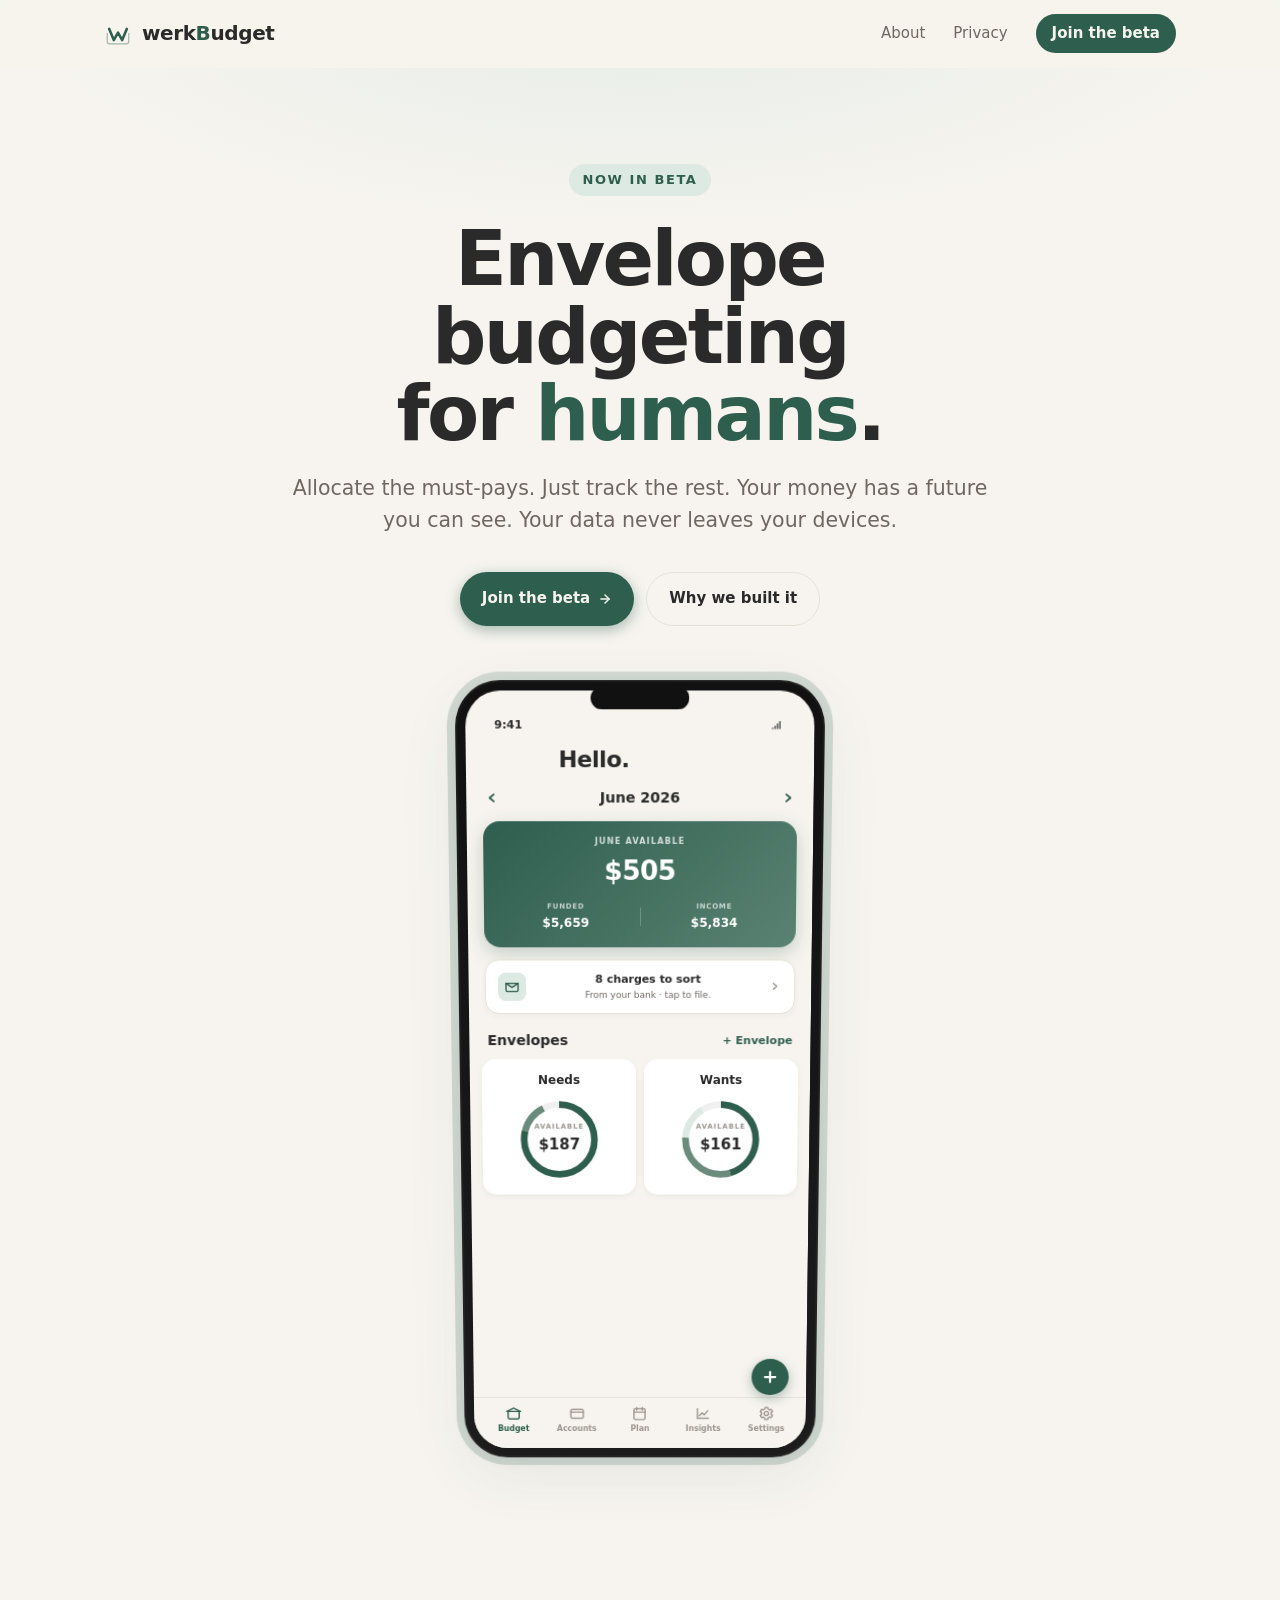
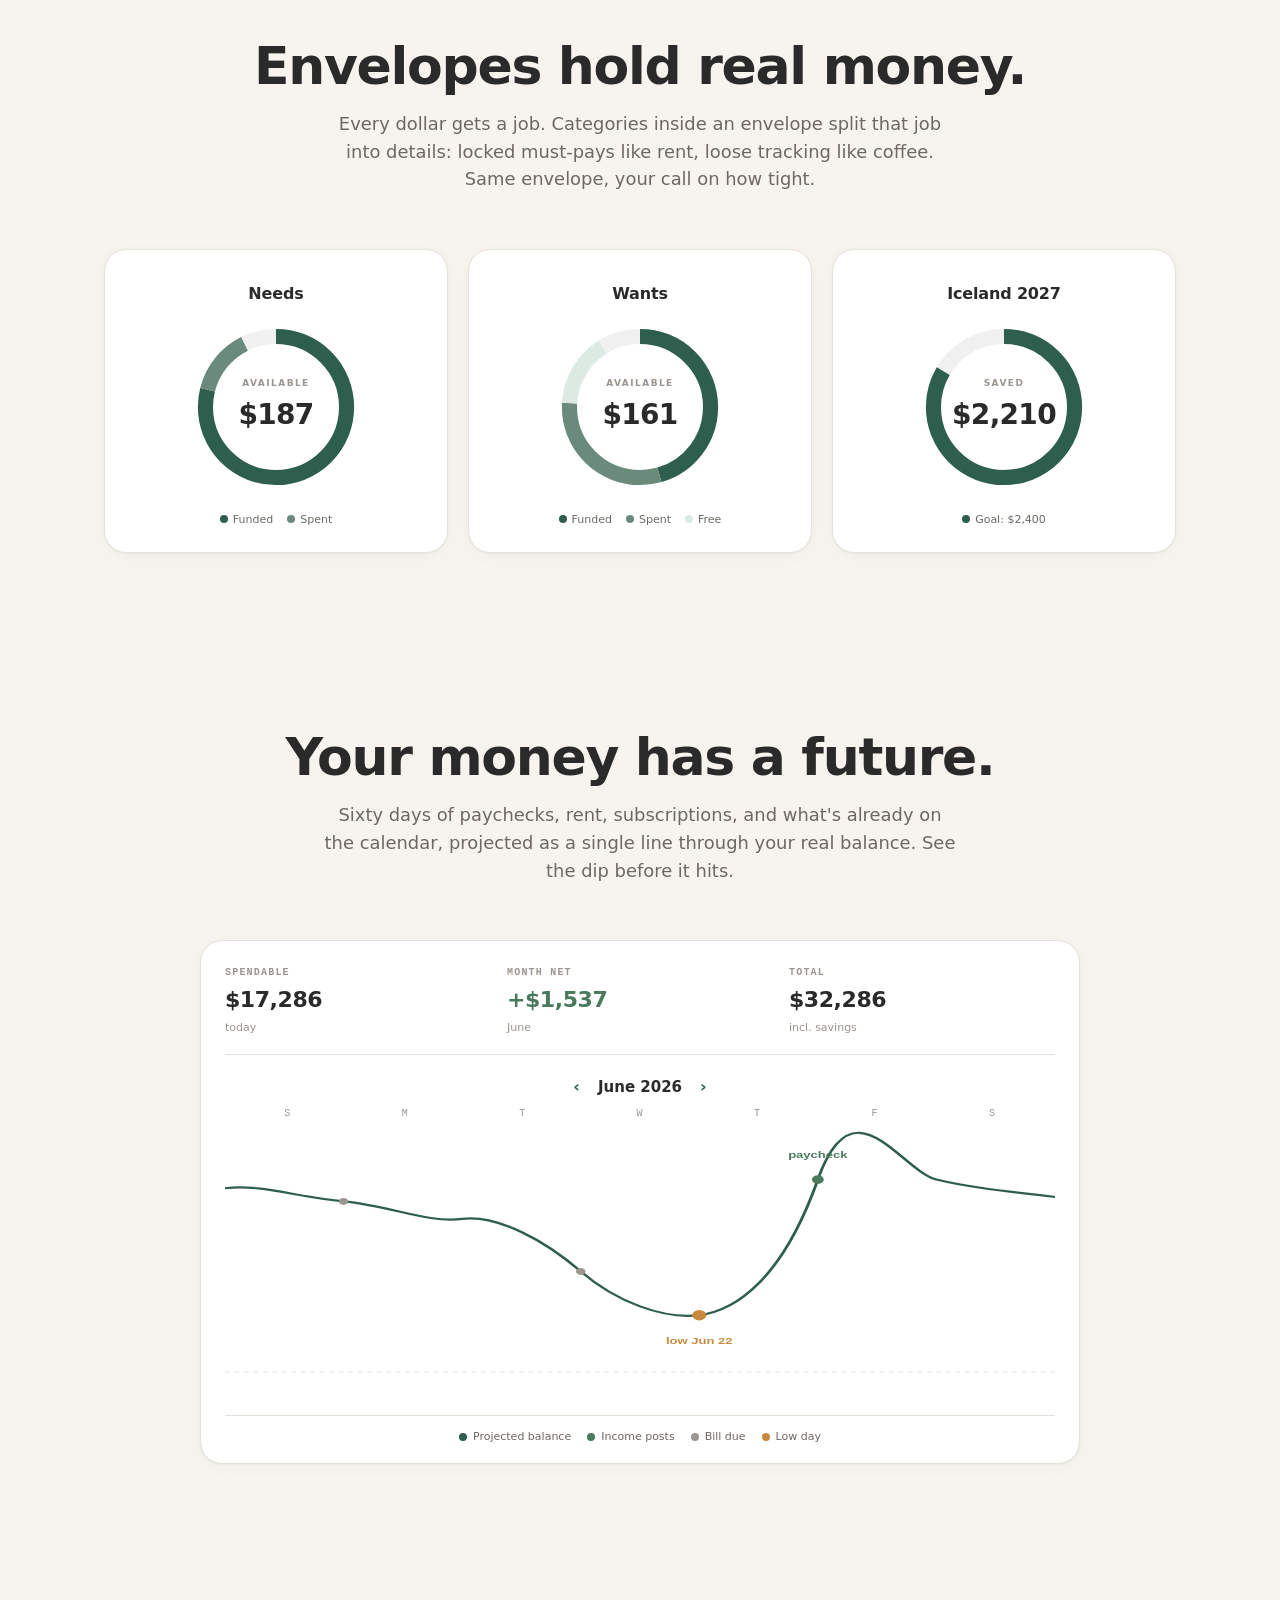
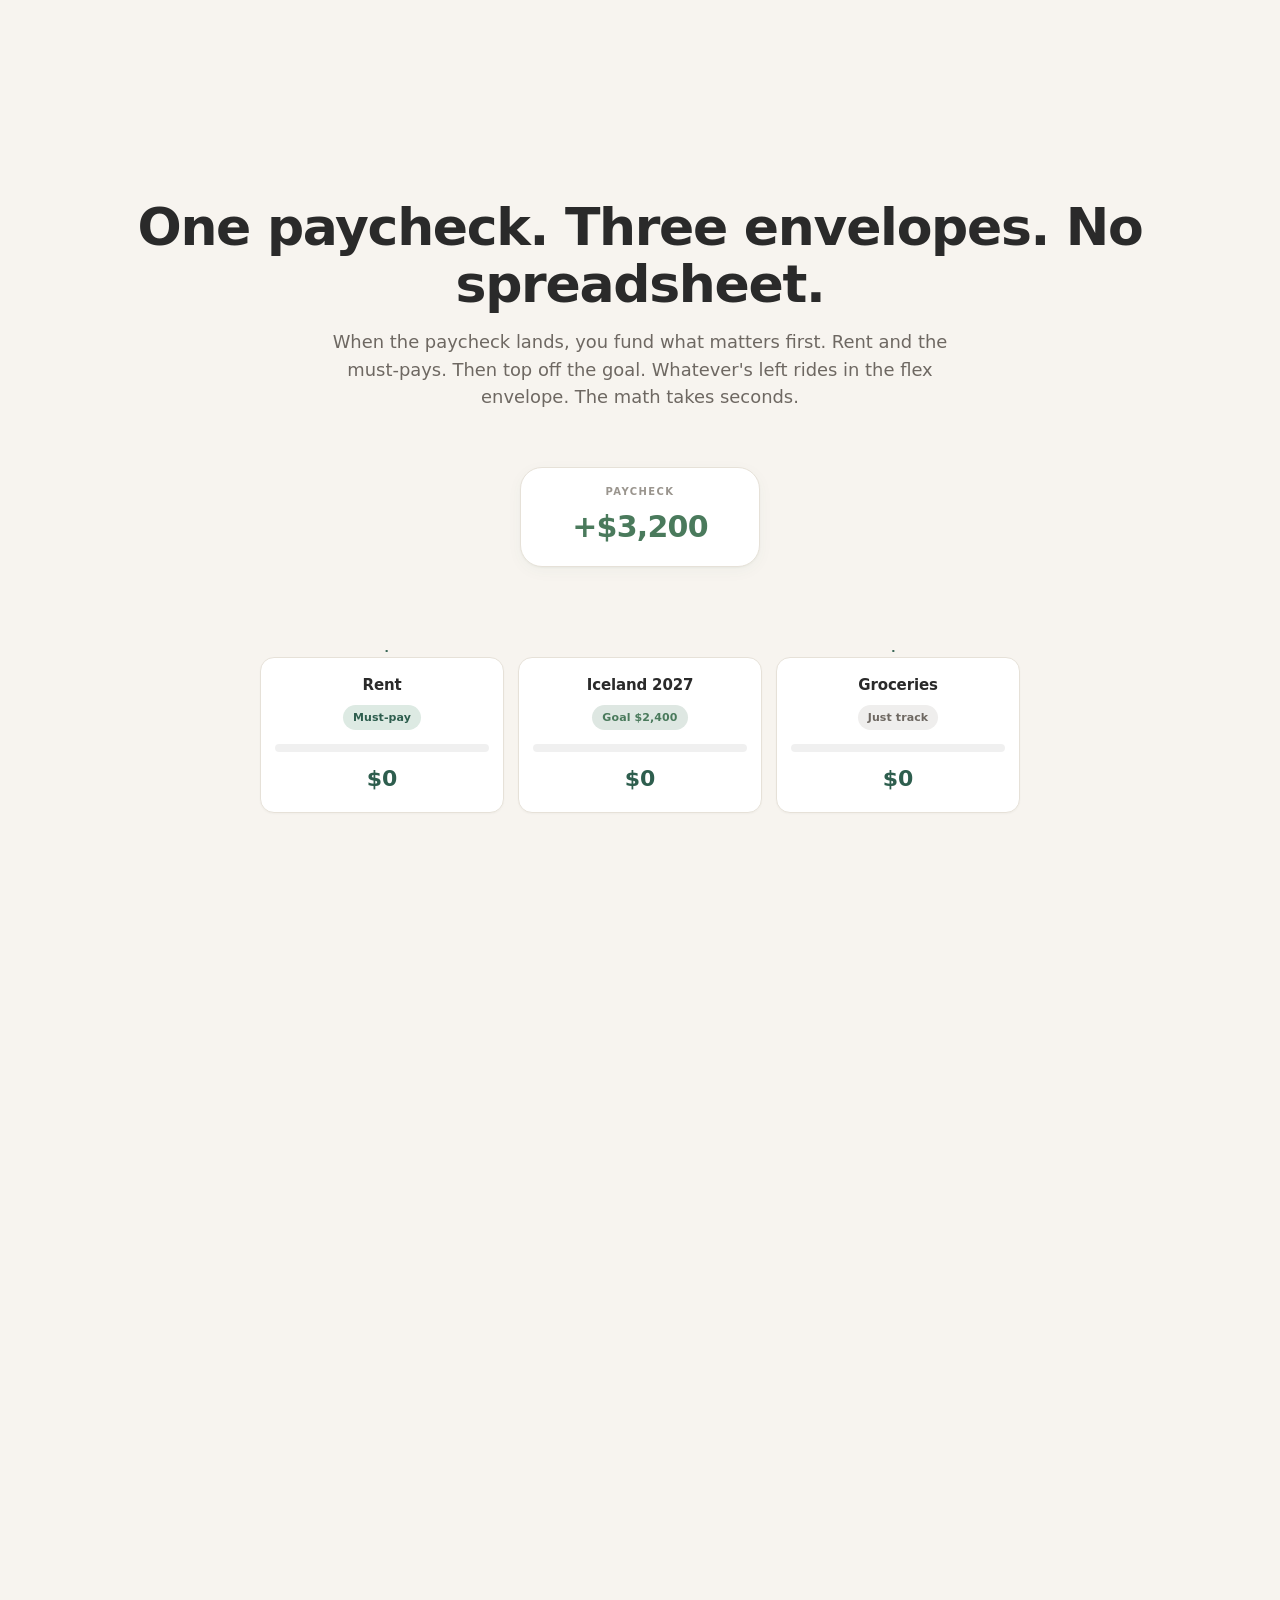
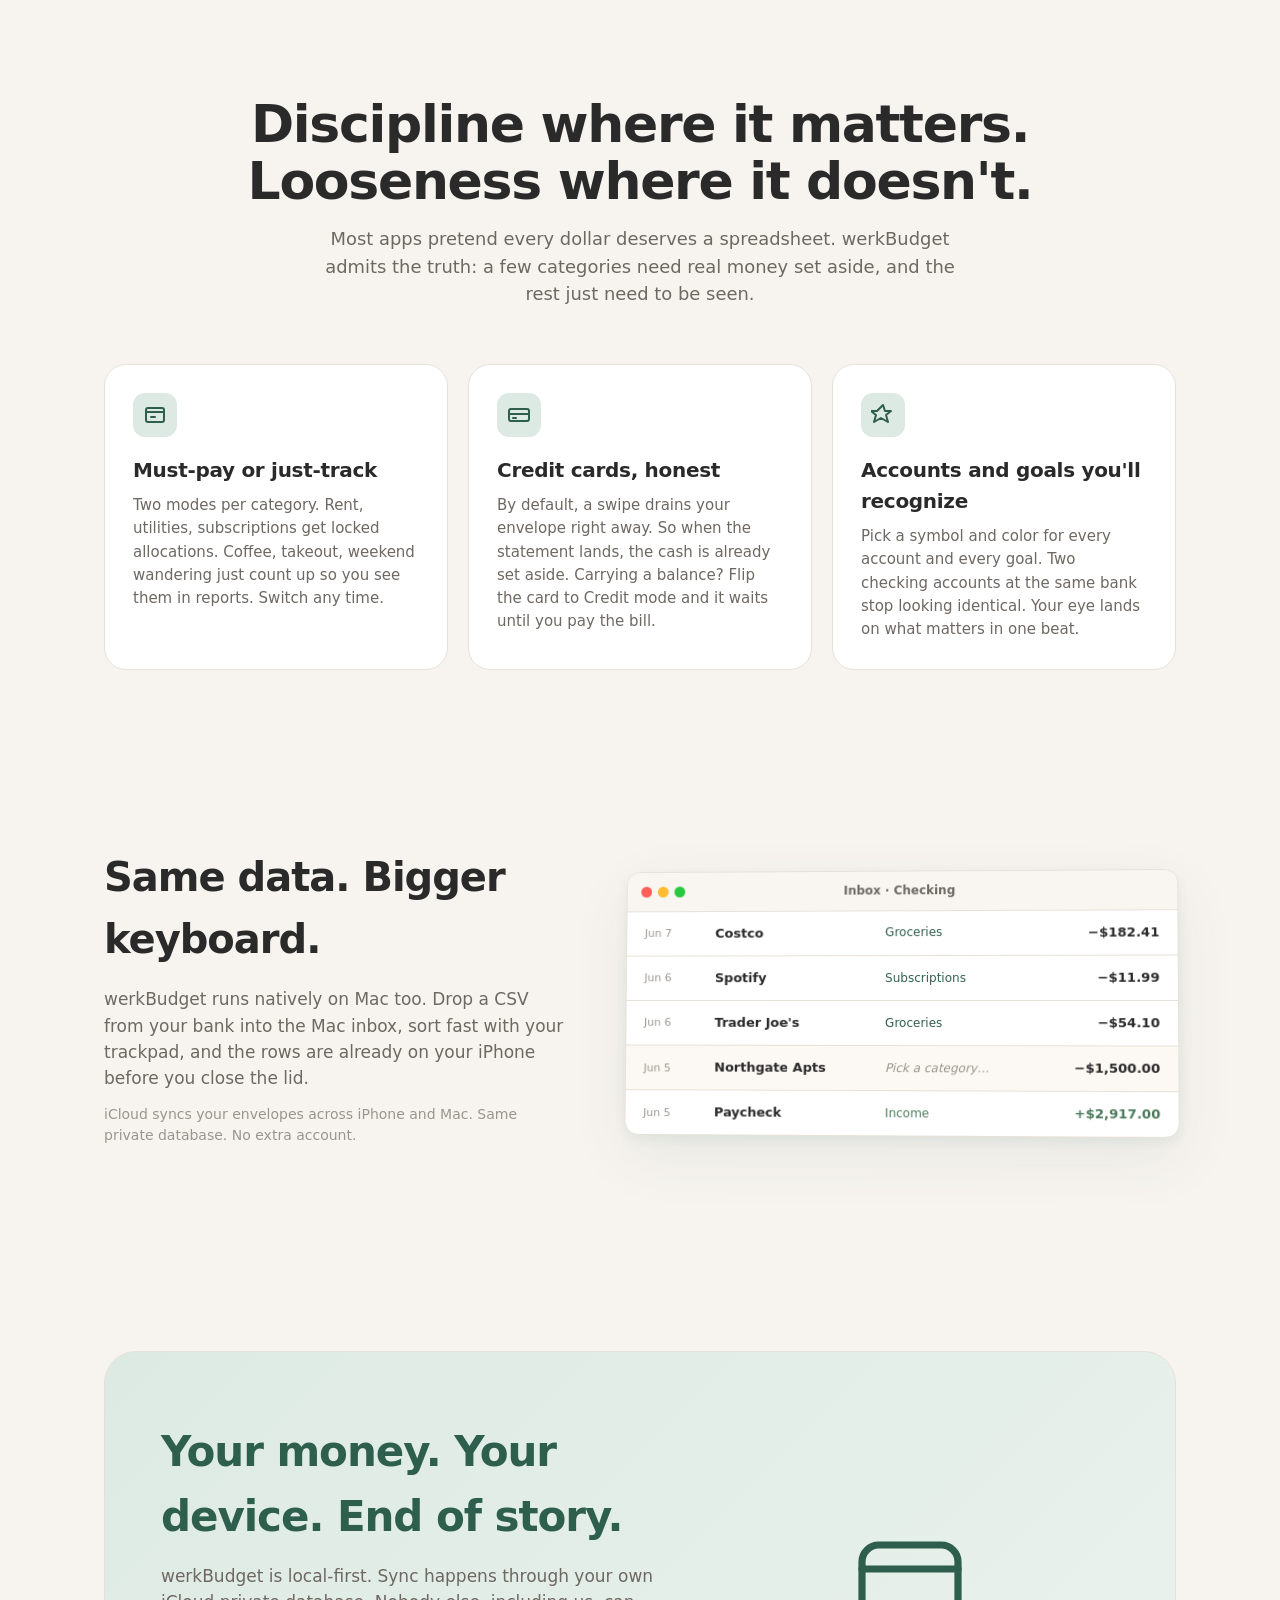
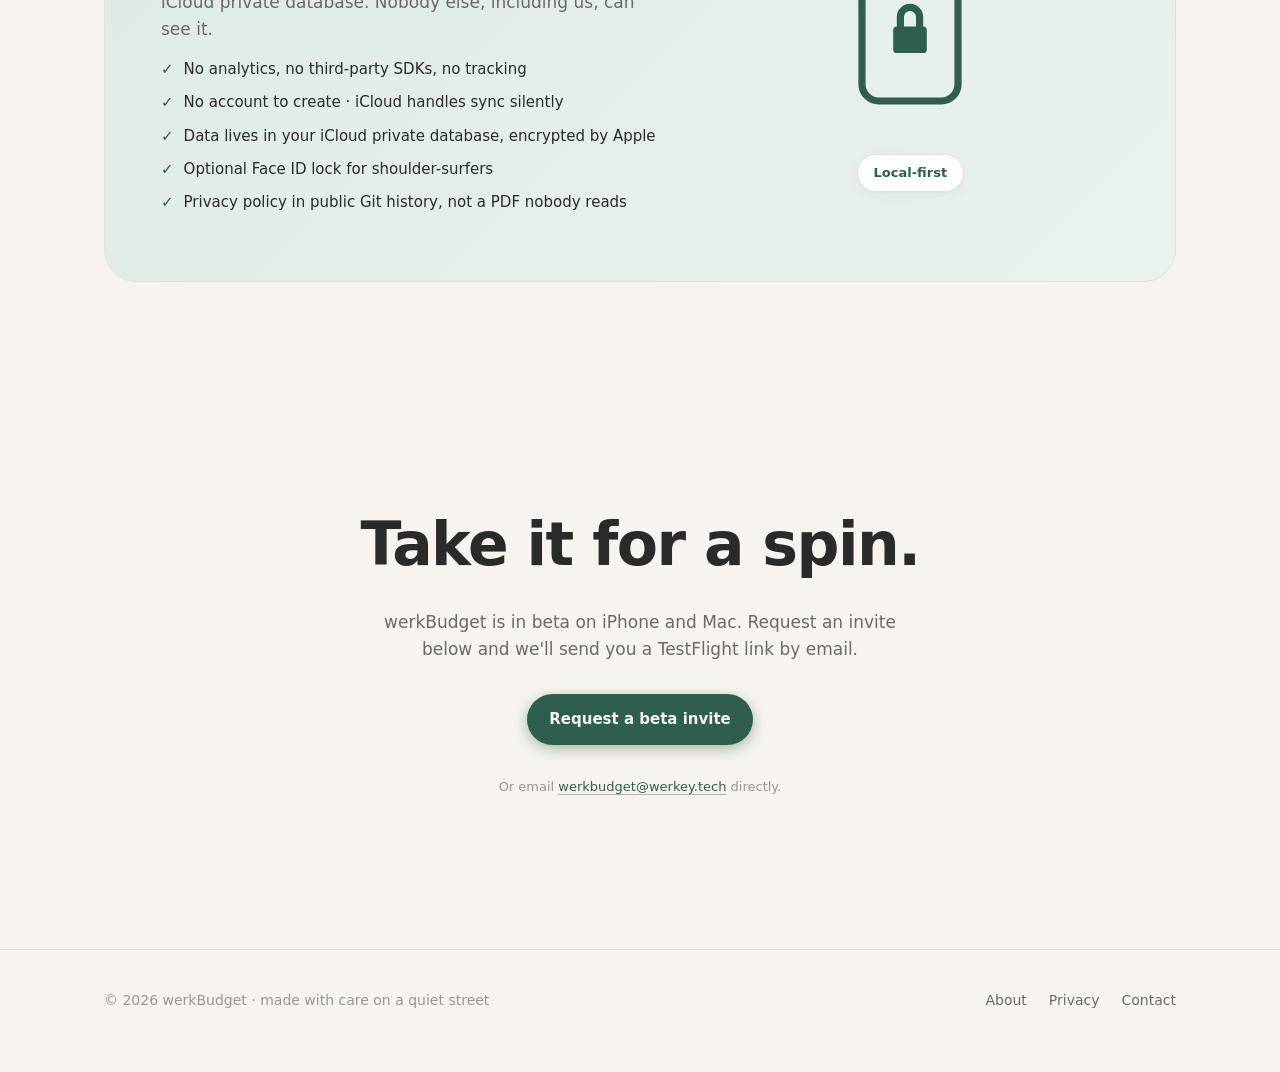
==== commit 7119abd5: "Site: beta wording, accuracy fixes, contrast + sub-header fixes, voice cleanup - Soften 'in external" ====
--- a/index.html
+++ b/index.html
@@ -14,7 +14,7 @@
   <meta property="og:description" content="Allocate the must-pays. Just track the rest. iPhone and Mac, local-first.">
   <meta property="og:url" content="https://werkbudget.werkey.tech/">
   <meta property="og:type" content="website">
-  <link rel="stylesheet" href="styles.css?v=3">
+  <link rel="stylesheet" href="styles.css?v=5">
 </head>
 <body>
 
@@ -30,21 +30,21 @@
       <div class="nav-links">
         <a href="about.html">About</a>
         <a href="privacy.html">Privacy</a>
-        <a class="nav-cta" href="#testflight">Join TestFlight</a>
+        <a class="nav-cta" href="#testflight">Join the beta</a>
       </div>
     </div>
   </nav>
 
   <header class="hero">
     <div class="wrap hero-inner">
-      <span class="eyebrow" data-fade>Now in TestFlight</span>
+      <span class="eyebrow" data-fade>Now in beta</span>
       <h1 data-fade data-fade-delay="1">Envelope budgeting<br>for <span class="accent">humans</span>.</h1>
       <p class="lede" data-fade data-fade-delay="2">
         Allocate the must-pays. Just track the rest. Your money has a future you can see. Your data never leaves your devices.
       </p>
       <div class="cta-row" data-fade data-fade-delay="3">
         <a class="btn btn-primary" href="#testflight">
-          Join the TestFlight
+          Join the beta
           <svg width="14" height="14" viewBox="0 0 24 24" fill="none" stroke="currentColor" stroke-width="2.5" stroke-linecap="round" stroke-linejoin="round"><path d="M5 12h14"/><path d="m12 5 7 7-7 7"/></svg>
         </a>
         <a class="btn btn-ghost" href="about.html">Why we built it</a>
@@ -373,7 +373,7 @@
       <div class="mac-copy" data-fade>
         <h2>Same data. Bigger keyboard.</h2>
         <p>werkBudget runs natively on Mac too. Drop a CSV from your bank into the Mac inbox, sort fast with your trackpad, and the rows are already on your iPhone before you close the lid.</p>
-        <p class="mac-fine">iCloud syncs your envelopes across iPhone, iPad, and Mac. Same private database. No extra account.</p>
+        <p class="mac-fine">iCloud syncs your envelopes across iPhone and Mac. Same private database. No extra account.</p>
       </div>
       <div class="mac-mock" data-fade data-fade-delay="1" aria-hidden="true">
         <div class="mac-frame">
@@ -453,9 +453,9 @@
   <section id="testflight" class="final-cta">
     <div class="wrap-narrow">
       <h2 data-fade>Take it for a spin.</h2>
-      <p data-fade data-fade-delay="1">werkBudget is in external TestFlight on iPhone and Mac. Tap below to request access; you'll get an email from Apple with the invite.</p>
+      <p data-fade data-fade-delay="1">werkBudget is in beta on iPhone and Mac. Request an invite below and we'll send you a TestFlight link by email.</p>
       <a class="btn btn-primary beat" data-fade data-fade-delay="2" href="mailto:werkbudget@werkey.tech?subject=TestFlight%20request">
-        Request TestFlight access
+        Request a beta invite
       </a>
       <p style="margin-top: 32px; font-size: 13px; color: var(--text-3);" data-fade data-fade-delay="3">
         Or email <a href="mailto:werkbudget@werkey.tech" style="color: var(--accent); border-bottom: 1px solid color-mix(in srgb, var(--accent) 40%, transparent);">werkbudget@werkey.tech</a> directly.
--- a/styles.css
+++ b/styles.css
@@ -126,6 +126,10 @@
   transition: transform .2s var(--ease), filter .2s var(--ease);
 }
 .nav-cta:hover { transform: translateY(-1px); filter: brightness(1.05); }
+/* Beat `.nav-links a` (specificity 0,1,1), which would otherwise paint the
+   CTA text in the muted link gray — illegible on the accent fill (~1.1:1).
+   This restores the on-accent text color in both themes. */
+.nav-links a.nav-cta { color: var(--bg); }
 @media (max-width: 640px) {
   .nav-links a:not(.nav-cta) { display: none; }
 }
@@ -158,6 +162,11 @@
   padding: 6px 14px;
   border-radius: 999px;
   margin-bottom: 24px;
+}
+/* Dark mode: the --wash fill sits too close to the accent text to read
+   (~1.4:1). Swap to a translucent accent pill so the green text pops. */
+@media (prefers-color-scheme: dark) {
+  .eyebrow { background: color-mix(in srgb, var(--accent) 16%, transparent); }
 }
 .hero h1 {
   font-family: var(--font-display);
@@ -796,6 +805,17 @@
   font-size: 14px;
   margin-bottom: 36px;
 }
+/* Page subtitle ("dek") under the h1 — styled identically to the
+   section sub-headers (.long h2) so they read as one heading voice:
+   same display font, weight, size, tracking, and color. */
+.long .dek {
+  font-family: var(--font-display);
+  font-weight: 700;
+  font-size: 24px;
+  letter-spacing: -0.015em;
+  color: var(--text);
+  margin: 0 0 40px;
+}
 .long h2 {
   font-family: var(--font-display);
   font-weight: 700;
